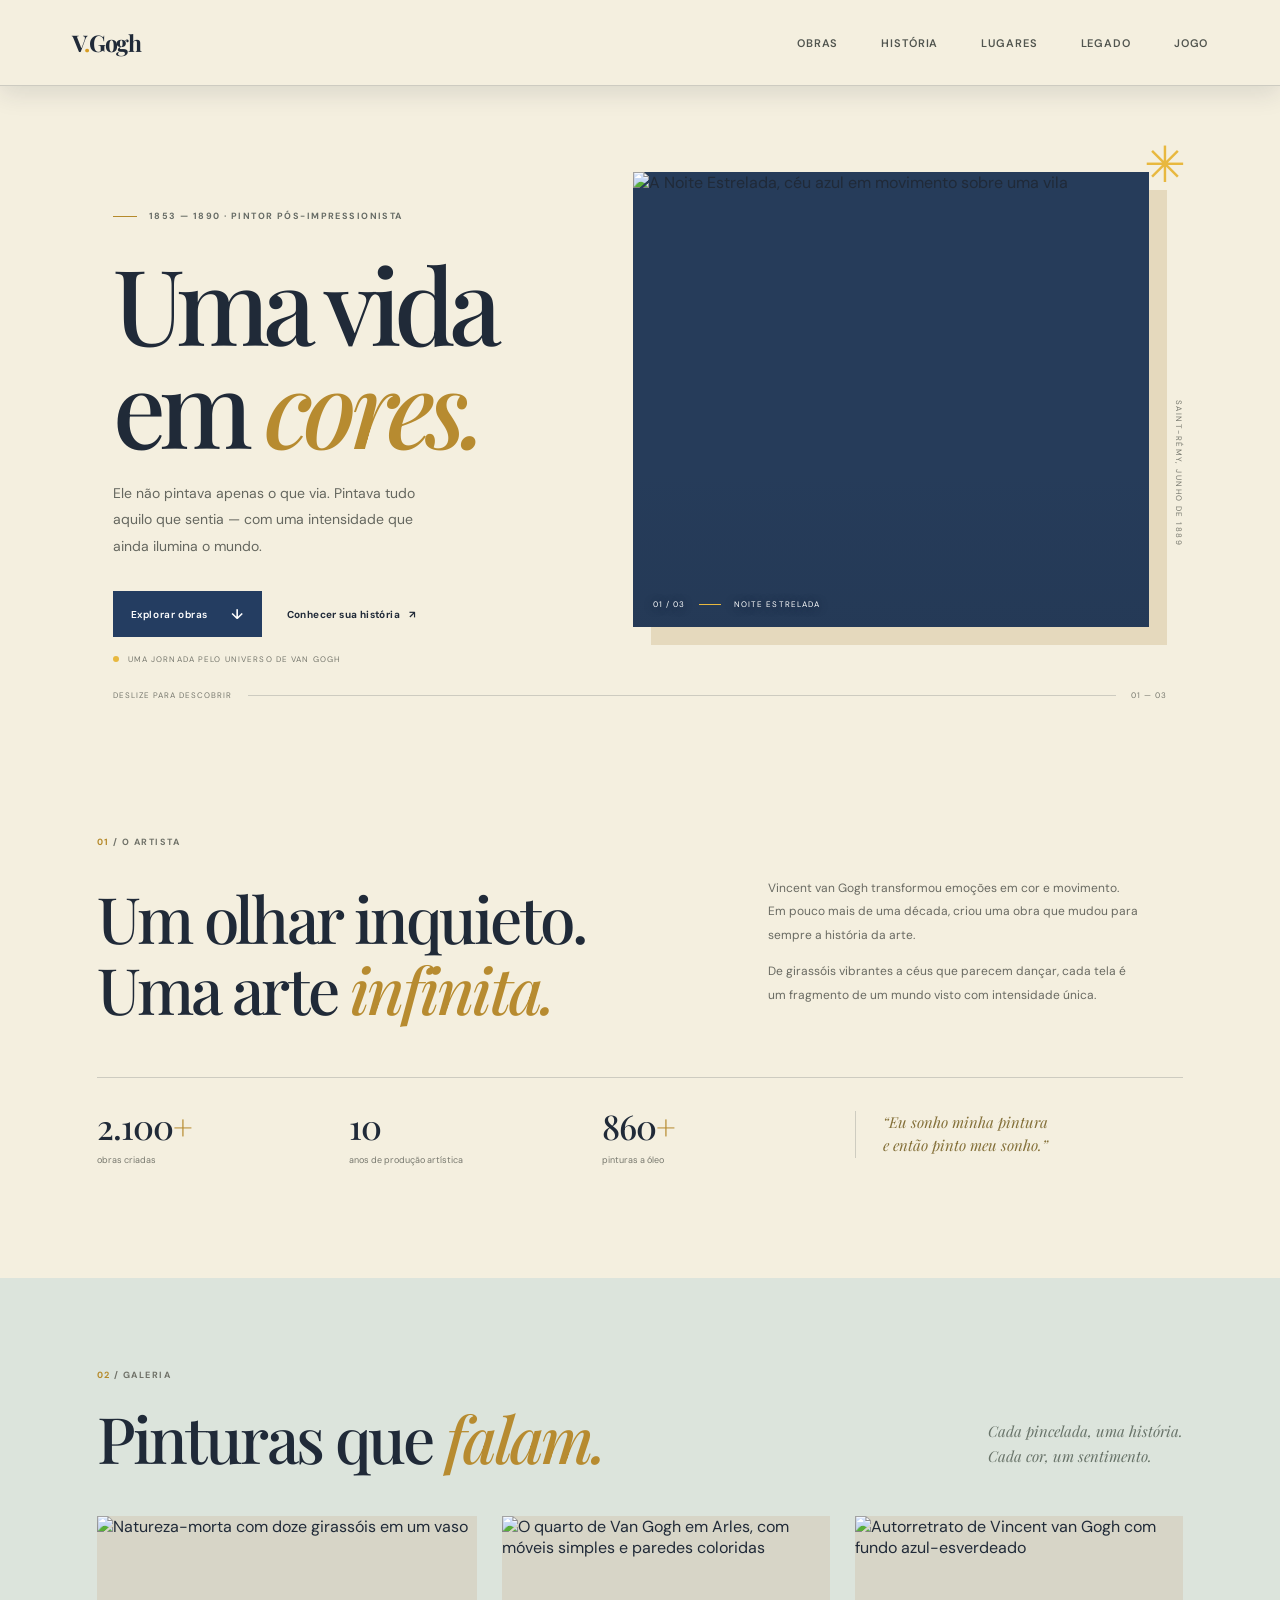
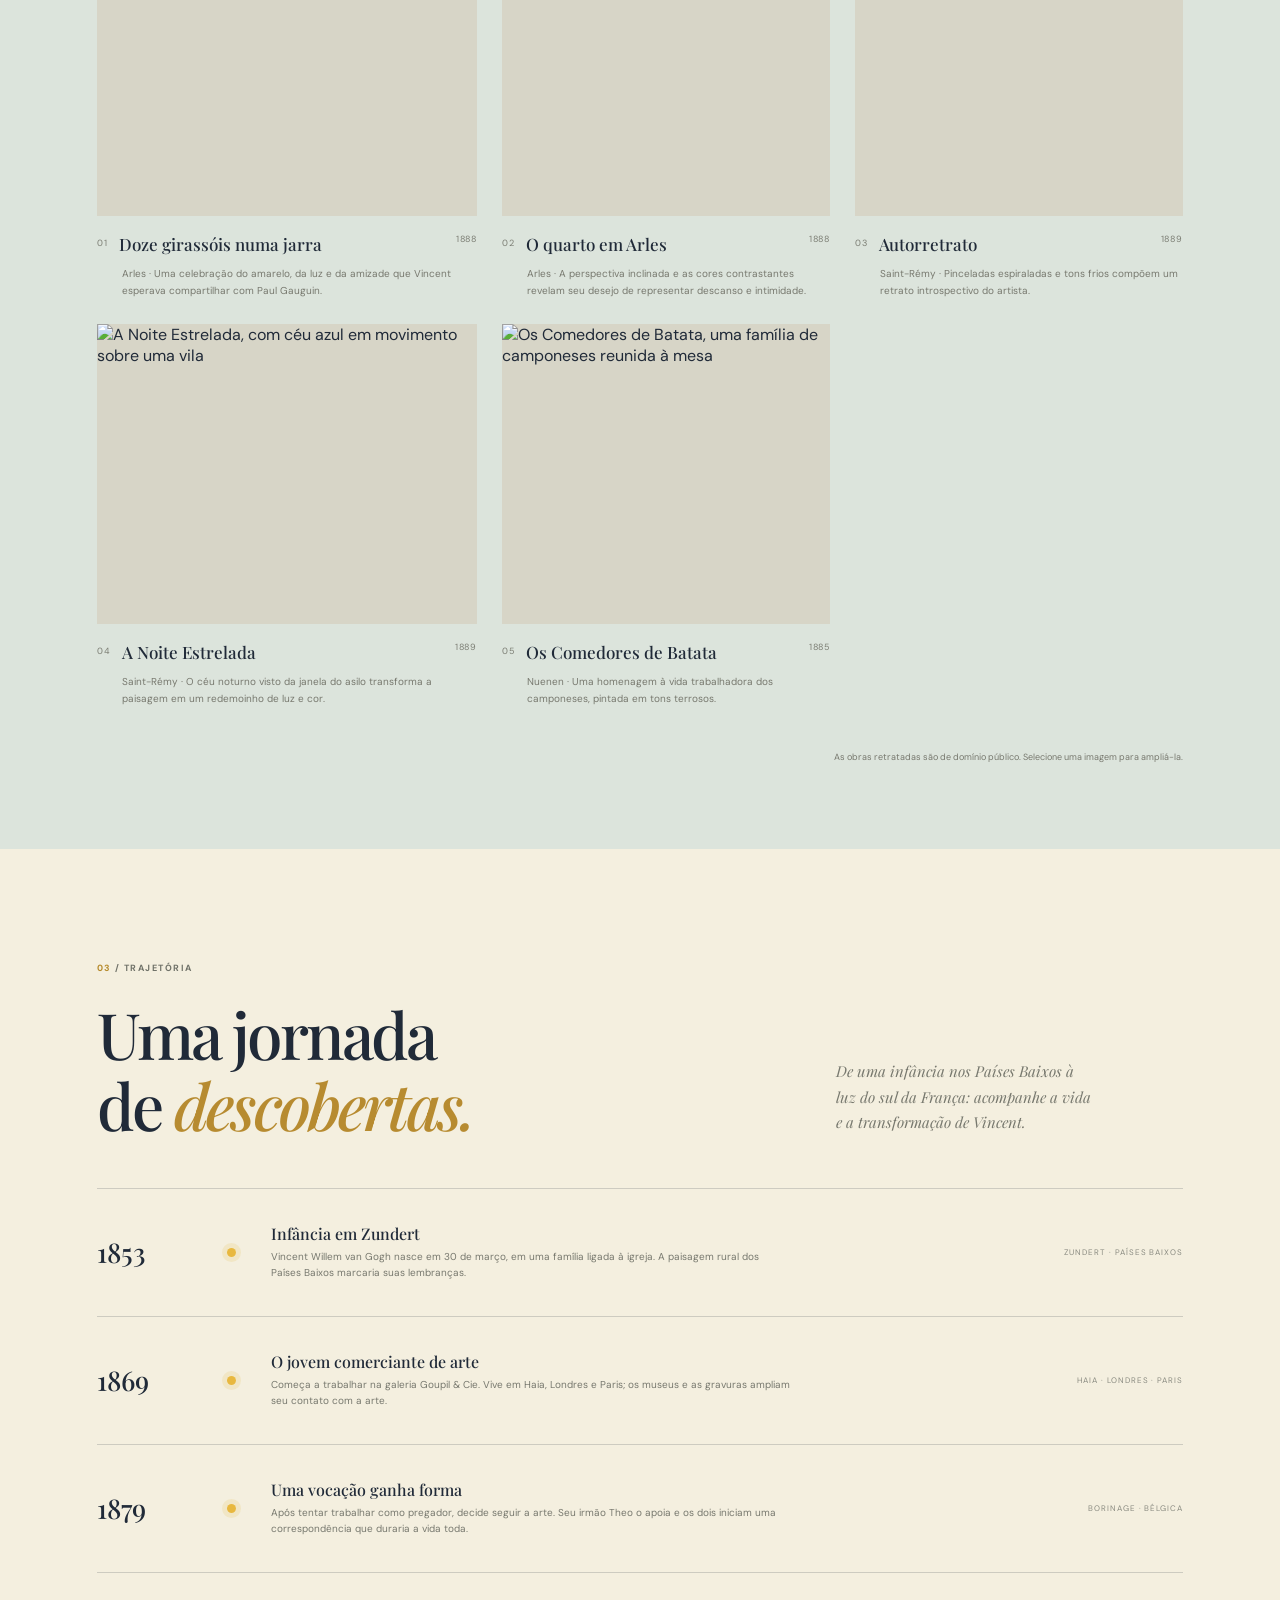
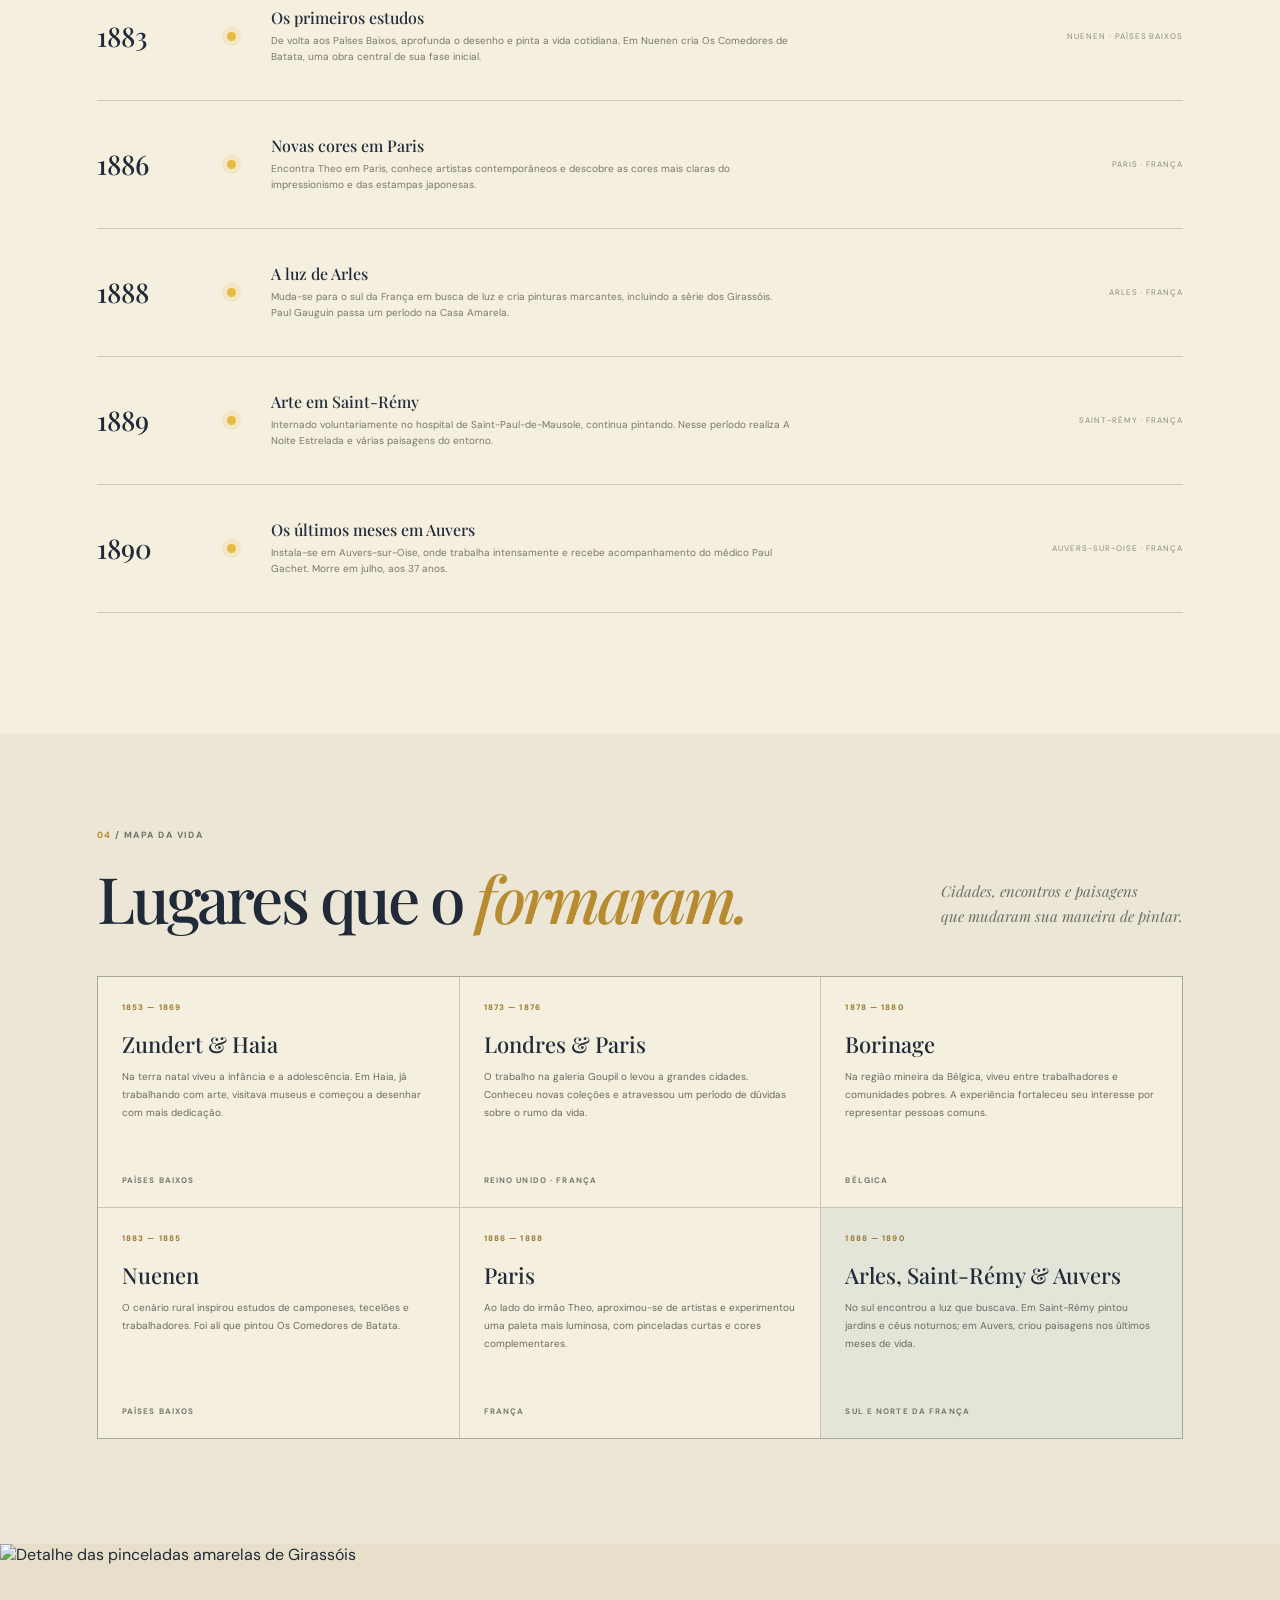
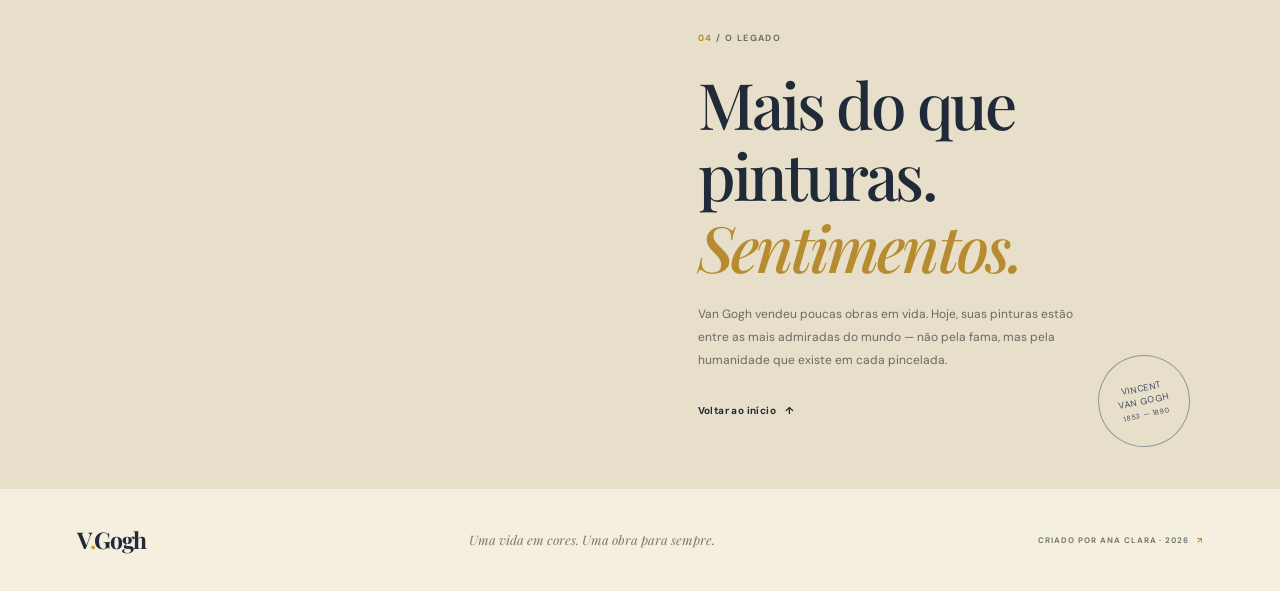
==== index.html @ b037cf03 "Add files via upload" ====
<!doctype html>
<html lang="pt-BR">
<head>
  <meta charset="UTF-8" />
  <meta name="viewport" content="width=device-width, initial-scale=1.0" />
  <meta name="theme-color" content="#f4efdf" />
  <meta name="description" content="Uma jornada pela vida, pelas cores e pelas obras de Vincent van Gogh." />
  <title>Van Gogh — Uma vida em cores</title>
  <link rel="preconnect" href="https://fonts.googleapis.com" />
  <link rel="preconnect" href="https://fonts.gstatic.com" crossorigin />
  <link href="https://fonts.googleapis.com/css2?family=DM+Sans:wght@400;500;600;700&family=Playfair+Display:wght@500;600;700&display=swap" rel="stylesheet" />
  <link rel="stylesheet" href="style.css" />
  <script src="script.js" defer></script>
</head>
<body>
  <header class="site-header">
    <a class="wordmark" href="#inicio" aria-label="Van Gogh, início">V<span>.</span>Gogh</a>
    <button class="menu-toggle" aria-label="Abrir menu" aria-expanded="false"><span></span><span></span></button>
    <nav class="main-nav" aria-label="Navegação principal">
      <a href="#obras">Obras</a>
      <a href="#trajetoria">História</a>
      <a href="#lugares">Lugares</a>
      <a href="#legado">Legado</a>
      <a href="caca-palavras.html">Jogo</a>
    </nav>
  </header>

  <main>
    <section class="hero" id="inicio">
      <div class="hero-copy">
        <p class="eyebrow"><span class="eyebrow-line"></span> 1853 — 1890 · PINTOR PÓS-IMPRESSIONISTA</p>
        <h1>Uma vida<br />em <em>cores.</em></h1>
        <p class="hero-description">Ele não pintava apenas o que via. Pintava tudo aquilo que sentia — com uma intensidade que ainda ilumina o mundo.</p>
        <div class="hero-actions">
          <a class="button button-dark" href="#obras">Explorar obras <span>↓</span></a>
          <a class="text-link" href="#trajetoria">Conhecer sua história <span>↗</span></a>
        </div>
        <div class="hero-caption"><span class="caption-dot"></span> UMA JORNADA PELO UNIVERSO DE VAN GOGH</div>
      </div>
      <div class="hero-art" role="img" aria-label="A Noite Estrelada, de Vincent van Gogh">
        <div class="art-frame"><img src="https://thumb.wikimedia.org/wikipedia/commons/thumb/e/ea/Van_Gogh_-_Starry_Night_-_Google_Art_Project.jpg/960px-Van_Gogh_-_Starry_Night_-_Google_Art_Project.jpg" alt="A Noite Estrelada, céu azul em movimento sobre uma vila" fetchpriority="high" /></div>
        <div class="art-tag"><span>01 / 03</span><i></i><span>NOITE ESTRELADA</span></div>
        <div class="art-side-note">SAINT-RÉMY, JUNHO DE 1889</div>
        <span class="sun-mark" aria-hidden="true">✳</span>
      </div>
      <div class="hero-bottom"><span>DESLIZE PARA DESCOBRIR</span><span class="bottom-rule"></span><span>01 — 03</span></div>
    </section>

    <section class="intro section-wrap" aria-labelledby="intro-title">
      <div class="section-kicker"><span>01</span> / O ARTISTA</div>
      <div class="intro-content">
        <h2 id="intro-title">Um olhar inquieto.<br />Uma arte <em>infinita.</em></h2>
        <div class="intro-text"><p>Vincent van Gogh transformou emoções em cor e movimento. Em pouco mais de uma década, criou uma obra que mudou para sempre a história da arte.</p><p>De girassóis vibrantes a céus que parecem dançar, cada tela é um fragmento de um mundo visto com intensidade única.</p></div>
      </div>
      <div class="intro-stats"><div><strong>2.100<span>+</span></strong><small>obras criadas</small></div><div><strong>10</strong><small>anos de produção artística</small></div><div><strong>860<span>+</span></strong><small>pinturas a óleo</small></div><p>“Eu sonho minha pintura<br />e então pinto meu sonho.”</p></div>
    </section>

    <section class="works-section" id="obras" aria-labelledby="works-title">
      <div class="section-wrap">
        <div class="section-heading"><div><div class="section-kicker"><span>02</span> / GALERIA</div><h2 id="works-title">Pinturas que <em>falam.</em></h2></div><p>Cada pincelada, uma história.<br />Cada cor, um sentimento.</p></div>
        <div class="art-grid">
          <article class="art-card art-card-large"><a class="art-image" href="https://upload.wikimedia.org/wikipedia/commons/9/9d/Vincent_van_Gogh_-_Sunflowers_-_VGM_F458.jpg" target="_blank" rel="noreferrer"><img src="https://upload.wikimedia.org/wikipedia/commons/9/9d/Vincent_van_Gogh_-_Sunflowers_-_VGM_F458.jpg" alt="Natureza-morta com doze girassóis em um vaso" loading="lazy" /><span class="image-arrow">↗</span></a><div class="card-meta"><div><span class="card-number">01</span><h3>Doze girassóis numa jarra</h3></div><span>1888</span></div><p class="card-description">Arles · Uma celebração do amarelo, da luz e da amizade que Vincent esperava compartilhar com Paul Gauguin.</p></article>
          <article class="art-card art-card-offset"><a class="art-image" href="https://thumb.wikimedia.org/wikipedia/commons/thumb/7/76/Vincent_van_Gogh_-_De_slaapkamer_-_Google_Art_Project.jpg/960px-Vincent_van_Gogh_-_De_slaapkamer_-_Google_Art_Project.jpg" target="_blank" rel="noreferrer"><img src="https://thumb.wikimedia.org/wikipedia/commons/thumb/7/76/Vincent_van_Gogh_-_De_slaapkamer_-_Google_Art_Project.jpg/960px-Vincent_van_Gogh_-_De_slaapkamer_-_Google_Art_Project.jpg" alt="O quarto de Van Gogh em Arles, com móveis simples e paredes coloridas" loading="lazy" /><span class="image-arrow">↗</span></a><div class="card-meta"><div><span class="card-number">02</span><h3>O quarto em Arles</h3></div><span>1888</span></div><p class="card-description">Arles · A perspectiva inclinada e as cores contrastantes revelam seu desejo de representar descanso e intimidade.</p></article>
          <article class="art-card"><a class="art-image" href="https://upload.wikimedia.org/wikipedia/commons/b/b2/Vincent_van_Gogh_-_Self-Portrait_-_Google_Art_Project.jpg" target="_blank" rel="noreferrer"><img src="https://upload.wikimedia.org/wikipedia/commons/b/b2/Vincent_van_Gogh_-_Self-Portrait_-_Google_Art_Project.jpg" alt="Autorretrato de Vincent van Gogh com fundo azul-esverdeado" loading="lazy" /><span class="image-arrow">↗</span></a><div class="card-meta"><div><span class="card-number">03</span><h3>Autorretrato</h3></div><span>1889</span></div><p class="card-description">Saint-Rémy · Pinceladas espiraladas e tons frios compõem um retrato introspectivo do artista.</p></article>
          <article class="art-card"><a class="art-image" href="https://thumb.wikimedia.org/wikipedia/commons/thumb/e/ea/Van_Gogh_-_Starry_Night_-_Google_Art_Project.jpg/960px-Van_Gogh_-_Starry_Night_-_Google_Art_Project.jpg" target="_blank" rel="noreferrer"><img src="https://thumb.wikimedia.org/wikipedia/commons/thumb/e/ea/Van_Gogh_-_Starry_Night_-_Google_Art_Project.jpg/960px-Van_Gogh_-_Starry_Night_-_Google_Art_Project.jpg" alt="A Noite Estrelada, com céu azul em movimento sobre uma vila" loading="lazy" /><span class="image-arrow">↗</span></a><div class="card-meta"><div><span class="card-number">04</span><h3>A Noite Estrelada</h3></div><span>1889</span></div><p class="card-description">Saint-Rémy · O céu noturno visto da janela do asilo transforma a paisagem em um redemoinho de luz e cor.</p></article>
          <article class="art-card art-card-offset"><a class="art-image" href="https://upload.wikimedia.org/wikipedia/commons/9/95/The_Potato_Eaters_-_Vincent_Van_Gogh.jpg" target="_blank" rel="noreferrer"><img src="https://upload.wikimedia.org/wikipedia/commons/9/95/The_Potato_Eaters_-_Vincent_Van_Gogh.jpg" alt="Os Comedores de Batata, uma família de camponeses reunida à mesa" loading="lazy" /><span class="image-arrow">↗</span></a><div class="card-meta"><div><span class="card-number">05</span><h3>Os Comedores de Batata</h3></div><span>1885</span></div><p class="card-description">Nuenen · Uma homenagem à vida trabalhadora dos camponeses, pintada em tons terrosos.</p></article>
        </div>
        <p class="gallery-note">As obras retratadas são de domínio público. Selecione uma imagem para ampliá-la.</p>
      </div>
    </section>

    <section class="timeline-section section-wrap" id="trajetoria" aria-labelledby="timeline-title">
      <div class="section-kicker"><span>03</span> / TRAJETÓRIA</div>
      <div class="timeline-heading"><h2 id="timeline-title">Uma jornada<br />de <em>descobertas.</em></h2><p>De uma infância nos Países Baixos à luz do sul da França: acompanhe a vida e a transformação de Vincent.</p></div>
      <div class="timeline">
        <article class="timeline-item"><span class="timeline-year">1853</span><span class="timeline-dot"></span><div><h3>Infância em Zundert</h3><p>Vincent Willem van Gogh nasce em 30 de março, em uma família ligada à igreja. A paisagem rural dos Países Baixos marcaria suas lembranças.</p></div><span class="timeline-place">ZUNDERT · PAÍSES BAIXOS</span></article>
        <article class="timeline-item"><span class="timeline-year">1869</span><span class="timeline-dot"></span><div><h3>O jovem comerciante de arte</h3><p>Começa a trabalhar na galeria Goupil &amp; Cie. Vive em Haia, Londres e Paris; os museus e as gravuras ampliam seu contato com a arte.</p></div><span class="timeline-place">HAIA · LONDRES · PARIS</span></article>
        <article class="timeline-item"><span class="timeline-year">1879</span><span class="timeline-dot"></span><div><h3>Uma vocação ganha forma</h3><p>Após tentar trabalhar como pregador, decide seguir a arte. Seu irmão Theo o apoia e os dois iniciam uma correspondência que duraria a vida toda.</p></div><span class="timeline-place">BORINAGE · BÉLGICA</span></article>
        <article class="timeline-item"><span class="timeline-year">1883</span><span class="timeline-dot"></span><div><h3>Os primeiros estudos</h3><p>De volta aos Países Baixos, aprofunda o desenho e pinta a vida cotidiana. Em Nuenen cria Os Comedores de Batata, uma obra central de sua fase inicial.</p></div><span class="timeline-place">NUENEN · PAÍSES BAIXOS</span></article>
        <article class="timeline-item"><span class="timeline-year">1886</span><span class="timeline-dot"></span><div><h3>Novas cores em Paris</h3><p>Encontra Theo em Paris, conhece artistas contemporâneos e descobre as cores mais claras do impressionismo e das estampas japonesas.</p></div><span class="timeline-place">PARIS · FRANÇA</span></article>
        <article class="timeline-item"><span class="timeline-year">1888</span><span class="timeline-dot"></span><div><h3>A luz de Arles</h3><p>Muda-se para o sul da França em busca de luz e cria pinturas marcantes, incluindo a série dos Girassóis. Paul Gauguin passa um período na Casa Amarela.</p></div><span class="timeline-place">ARLES · FRANÇA</span></article>
        <article class="timeline-item"><span class="timeline-year">1889</span><span class="timeline-dot"></span><div><h3>Arte em Saint-Rémy</h3><p>Internado voluntariamente no hospital de Saint-Paul-de-Mausole, continua pintando. Nesse período realiza A Noite Estrelada e várias paisagens do entorno.</p></div><span class="timeline-place">SAINT-RÉMY · FRANÇA</span></article>
        <article class="timeline-item"><span class="timeline-year">1890</span><span class="timeline-dot"></span><div><h3>Os últimos meses em Auvers</h3><p>Instala-se em Auvers-sur-Oise, onde trabalha intensamente e recebe acompanhamento do médico Paul Gachet. Morre em julho, aos 37 anos.</p></div><span class="timeline-place">AUVERS-SUR-OISE · FRANÇA</span></article>
      </div>
    </section>

    <section class="places-section" id="lugares" aria-labelledby="places-title">
      <div class="section-wrap">
        <div class="section-heading"><div><div class="section-kicker"><span>04</span> / MAPA DA VIDA</div><h2 id="places-title">Lugares que o <em>formaram.</em></h2></div><p>Cidades, encontros e paisagens<br />que mudaram sua maneira de pintar.</p></div>
        <div class="places-grid">
          <article class="place-card"><span class="place-period">1853 — 1869</span><h3>Zundert &amp; Haia</h3><p>Na terra natal viveu a infância e a adolescência. Em Haia, já trabalhando com arte, visitava museus e começou a desenhar com mais dedicação.</p><span class="place-country">PAÍSES BAIXOS</span></article>
          <article class="place-card"><span class="place-period">1873 — 1876</span><h3>Londres &amp; Paris</h3><p>O trabalho na galeria Goupil o levou a grandes cidades. Conheceu novas coleções e atravessou um período de dúvidas sobre o rumo da vida.</p><span class="place-country">REINO UNIDO · FRANÇA</span></article>
          <article class="place-card"><span class="place-period">1878 — 1880</span><h3>Borinage</h3><p>Na região mineira da Bélgica, viveu entre trabalhadores e comunidades pobres. A experiência fortaleceu seu interesse por representar pessoas comuns.</p><span class="place-country">BÉLGICA</span></article>
          <article class="place-card"><span class="place-period">1883 — 1885</span><h3>Nuenen</h3><p>O cenário rural inspirou estudos de camponeses, tecelões e trabalhadores. Foi ali que pintou Os Comedores de Batata.</p><span class="place-country">PAÍSES BAIXOS</span></article>
          <article class="place-card"><span class="place-period">1886 — 1888</span><h3>Paris</h3><p>Ao lado do irmão Theo, aproximou-se de artistas e experimentou uma paleta mais luminosa, com pinceladas curtas e cores complementares.</p><span class="place-country">FRANÇA</span></article>
          <article class="place-card place-card-highlight"><span class="place-period">1888 — 1890</span><h3>Arles, Saint-Rémy &amp; Auvers</h3><p>No sul encontrou a luz que buscava. Em Saint-Rémy pintou jardins e céus noturnos; em Auvers, criou paisagens nos últimos meses de vida.</p><span class="place-country">SUL E NORTE DA FRANÇA</span></article>
        </div>
      </div>
    </section>

    <section class="legacy-section" id="legado">
      <div class="legacy-art" role="img" aria-label="Detalhe de uma pintura de Van Gogh com flores amarelas"><img src="https://upload.wikimedia.org/wikipedia/commons/9/9d/Vincent_van_Gogh_-_Sunflowers_-_VGM_F458.jpg" alt="Detalhe das pinceladas amarelas de Girassóis" loading="lazy" /></div>
      <div class="legacy-copy"><div class="section-kicker"><span>04</span> / O LEGADO</div><h2>Mais do que<br />pinturas. <em>Sentimentos.</em></h2><p>Van Gogh vendeu poucas obras em vida. Hoje, suas pinturas estão entre as mais admiradas do mundo — não pela fama, mas pela humanidade que existe em cada pincelada.</p><a class="text-link" href="#inicio">Voltar ao início <span>↑</span></a></div>
      <div class="legacy-stamp" aria-hidden="true">VINCENT<br />VAN GOGH<br /><span>1853 — 1890</span></div>
    </section>
  </main>

  <footer class="site-footer"><a class="wordmark" href="#inicio">V<span>.</span>Gogh</a><p>Uma vida em cores. Uma obra para sempre.</p><a class="creator-credit" href="autora.html">CRIADO POR ANA CLARA · 2026 <span>↗</span></a></footer>
</body>
</html>
---- style.css ----
@import url('https://fonts.googleapis.com/css2?family=DM+Sans:wght@400;500;600;700&family=Playfair+Display:ital,wght@0,500;0,600;0,700;1,500;1,600&display=swap');

:root{--paper:#f4efdf;--ink:#202a38;--blue:#243d61;--blue-light:#dce4dc;--yellow:#e8b83f;--muted:#77786e;--line:rgba(32,42,56,.18);--serif:'Playfair Display',Georgia,serif;--sans:'DM Sans',Arial,sans-serif;--page:1240px}
*{box-sizing:border-box}html{scroll-behavior:smooth;scroll-padding-top:90px}body{margin:0;background:var(--paper);color:var(--ink);font-family:var(--sans);-webkit-font-smoothing:antialiased}a{color:inherit;text-decoration:none}img{display:block;max-width:100%}.site-header{height:86px;padding:0 max(5.6vw,24px);display:flex;align-items:center;justify-content:space-between;border-bottom:1px solid var(--line);position:relative;z-index:5}.wordmark{font:700 23px var(--serif);letter-spacing:-1.3px}.wordmark span{color:#d79d23}.main-nav{display:flex;gap:43px;margin-left:15px}.main-nav a,.header-note{font-size:11px;letter-spacing:.08em;text-transform:uppercase;font-weight:600}.main-nav a{color:#51554f;transition:color .2s}.main-nav a:hover,.text-link:hover{color:#b27c12}.header-note{display:flex;align-items:center;gap:12px}.header-note span{font-size:16px;color:#be8d23}.menu-toggle{display:none}.hero{min-height:632px;max-width:1440px;margin:auto;padding:70px max(8.8vw,32px) 55px;display:grid;grid-template-columns:.91fr 1.09fr;gap:7%;position:relative}.hero-copy{padding-top:45px;position:relative;z-index:1}.eyebrow,.section-kicker{font-size:9px;letter-spacing:.16em;font-weight:700;color:#666b65}.eyebrow{display:flex;align-items:center;gap:12px}.eyebrow-line{height:1px;width:24px;background:#b58a2b}.hero h1{font:500 clamp(68px,8.2vw,114px)/.98 var(--serif);letter-spacing:-.065em;margin:29px 0 23px}.hero h1 em,.intro h2 em,.section-heading h2 em,.timeline-heading h2 em,.legacy-copy h2 em{font-weight:500;color:#b78b30}.hero-description{font-size:14px;line-height:1.9;color:#65675f;max-width:335px;margin:0}.hero-actions{display:flex;align-items:center;gap:25px;margin-top:32px}.button{display:inline-flex;align-items:center;gap:23px;padding:14px 18px;font-size:10px;font-weight:600;letter-spacing:.06em}.button-dark{background:var(--blue);color:#fff;transition:background .2s,transform .2s}.button-dark:hover{background:#162944;transform:translateY(-2px)}.button-dark span{font-size:14px}.text-link{font-size:10px;font-weight:700;letter-spacing:.04em;transition:color .2s}.text-link span{margin-left:7px}.hero-caption{position:absolute;bottom:-1px;left:0;font-size:8px;letter-spacing:.14em;color:#77786e;display:flex;align-items:center;gap:9px}.caption-dot{width:6px;height:6px;border-radius:50%;background:var(--yellow)}.hero-art{position:relative;align-self:center;margin:0 18px 20px 0}.art-frame{height:455px;overflow:hidden;background:#263c5a;box-shadow:18px 18px 0 #e5d9bd;position:relative}.art-frame:after{content:"";position:absolute;inset:0;background:linear-gradient(0deg,rgba(24,36,55,.1),transparent 35%);pointer-events:none}.art-frame img{width:100%;height:100%;object-fit:cover;object-position:center 45%;transition:transform .8s}.hero-art:hover .art-frame img{transform:scale(1.025)}.art-tag{display:flex;align-items:center;gap:13px;position:absolute;bottom:18px;left:20px;color:#fff;font-size:8px;letter-spacing:.14em;text-shadow:0 1px 8px #182437}.art-tag i{width:22px;height:1px;background:var(--yellow)}.art-side-note{position:absolute;right:-35px;top:50%;writing-mode:vertical-rl;font-size:8px;letter-spacing:.18em;color:#77786e}.sun-mark{position:absolute;right:-37px;top:-32px;color:var(--yellow);font-size:50px;line-height:1;animation:rotate 40s linear infinite}.hero-bottom{position:absolute;bottom:18px;left:8.8%;right:8.8%;display:flex;align-items:center;gap:15px;color:#77786e;font-size:8px;letter-spacing:.13em}.bottom-rule{height:1px;background:var(--line);flex:1}
.section-wrap{max-width:var(--page);margin:auto;padding-left:6%;padding-right:6%}.intro{padding-top:118px;padding-bottom:112px}.section-kicker{color:#6f7168}.section-kicker span{color:#b58a2b}.intro-content{display:grid;grid-template-columns:1.15fr .85fr;gap:10%;align-items:end;margin-top:29px}.intro h2,.section-heading h2,.timeline-heading h2,.legacy-copy h2{font:500 clamp(42px,5vw,64px)/1.12 var(--serif);letter-spacing:-.045em;margin:0}.intro-text{max-width:370px;padding-bottom:5px}.intro-text p,.legacy-copy>p{font-size:12px;line-height:1.95;color:#696a62;margin:0 0 13px}.intro-stats{border-top:1px solid var(--line);margin-top:52px;padding-top:25px;display:grid;grid-template-columns:repeat(3,1fr) 1.3fr;align-items:center}.intro-stats div{display:flex;flex-direction:column;gap:5px}.intro-stats strong{font:500 34px var(--serif);letter-spacing:-.03em}.intro-stats strong span{color:#b78b30}.intro-stats small{font-size:9px;color:#77786e}.intro-stats>p{font:italic 15px/1.55 var(--serif);color:#847039;border-left:1px solid var(--line);padding-left:27px;margin:0}
.works-section{background:var(--blue-light);padding:91px 0 86px}.section-heading{display:flex;justify-content:space-between;align-items:end;margin-bottom:42px}.section-heading h2{margin-top:21px}.section-heading>p{font:italic 15px/1.65 var(--serif);color:#687369;margin:0 0 5px}.art-grid{display:grid;grid-template-columns:1.16fr 1fr 1fr;gap:25px;align-items:start}.art-card-offset{margin-top:49px}.art-image{height:272px;background:#d7d5c7;display:block;position:relative;overflow:hidden}.art-card-large .art-image{height:329px}.art-image img{width:100%;height:100%;object-fit:cover;transition:transform .5s,filter .3s}.art-image:hover img{transform:scale(1.035);filter:saturate(1.08)}.image-arrow{position:absolute;right:12px;top:12px;width:30px;height:30px;border-radius:50%;display:grid;place-items:center;background:var(--paper);font-size:14px;opacity:0;transform:translateY(4px);transition:.2s}.art-image:hover .image-arrow{opacity:1;transform:translateY(0)}.card-meta{display:flex;justify-content:space-between;align-items:start;margin-top:17px}.card-meta>div{display:flex;align-items:start;gap:11px}.card-meta h3{font:500 17px var(--serif);margin:0}.card-number,.card-meta>span{font-size:9px;color:#7b7d73;letter-spacing:.1em}.card-number{padding-top:4px}.card-description{font-size:9px;color:#77786e;margin:9px 0 0 25px}.gallery-note{font-size:9px;color:#77786e;margin:44px 0 0;text-align:right}
.timeline-section{padding-top:113px;padding-bottom:120px}.timeline-heading{display:flex;justify-content:space-between;align-items:end;margin-top:24px;margin-bottom:47px}.timeline-heading>p{font:italic 15px/1.7 var(--serif);color:#77786e;max-width:260px;margin:0 8% 5px 0}.timeline{border-top:1px solid var(--line)}.timeline-item{min-height:107px;border-bottom:1px solid var(--line);display:grid;grid-template-columns:110px 24px minmax(240px,1fr) 190px;align-items:center;gap:20px}.timeline-year{font:500 27px var(--serif)}.timeline-dot{height:9px;width:9px;border-radius:50%;background:var(--yellow);outline:5px solid rgba(232,184,63,.16)}.timeline-item h3{font:500 16px var(--serif);margin:0 0 5px}.timeline-item p{font-size:10px;color:#77786e;line-height:1.65;margin:0;max-width:450px}.timeline-place{font-size:8px;letter-spacing:.12em;color:#8a8b81;text-align:right}
.legacy-section{background:#e7dfc9;min-height:430px;display:grid;grid-template-columns:1fr 1fr;position:relative;overflow:hidden}.legacy-art{min-height:430px;overflow:hidden}.legacy-art img{width:100%;height:100%;position:absolute;inset:0 auto 0 0;max-width:50%;object-fit:cover;object-position:center 43%;filter:saturate(.84)}.legacy-art:after{content:"";position:absolute;inset:0 50% 0 0;background:linear-gradient(90deg,transparent 75%,#e7dfc9 100%)}.legacy-copy{padding:88px 12% 70px 9%;max-width:650px;position:relative;z-index:1}.legacy-copy h2{margin:24px 0 20px}.legacy-copy>p{max-width:390px;margin-bottom:25px}.legacy-copy .text-link{display:inline-block}.legacy-stamp{position:absolute;right:7%;bottom:42px;border:1px solid rgba(36,61,97,.45);width:92px;height:92px;border-radius:50%;display:flex;flex-direction:column;justify-content:center;align-items:center;text-align:center;font-size:9px;line-height:1.4;letter-spacing:.08em;color:#394b5d;transform:rotate(-12deg)}.legacy-stamp span{font-size:7px;margin-top:3px}.site-footer{min-height:102px;padding:22px 6%;display:flex;align-items:center;justify-content:space-between;gap:20px}.site-footer p{font:italic 13px var(--serif);color:#77786e}.site-footer>span{font-size:8px;letter-spacing:.12em;color:#8b8b80}
@keyframes rotate{to{transform:rotate(360deg)}}
@media(min-width:1440px){.hero{padding-left:126px;padding-right:126px}.hero-bottom{left:126px;right:126px}}
@media(max-width:850px){.site-header{height:72px}.hero{padding:48px 7% 55px;gap:5%;min-height:550px}.hero-copy{padding-top:35px}.hero h1{font-size:clamp(65px,10vw,88px)}.art-frame{height:390px}.hero-bottom{left:7%;right:7%}.intro{padding-top:90px;padding-bottom:85px}.section-wrap{padding-left:7%;padding-right:7%}.art-grid{gap:17px}.art-image{height:220px}.art-card-large .art-image{height:270px}.timeline-item{grid-template-columns:75px 15px minmax(200px,1fr) 140px;gap:15px}.legacy-copy{padding-left:7%}}
@media(max-width:620px){.site-header{padding:0 22px;height:66px}.main-nav{display:none;position:absolute;top:65px;left:0;right:0;margin:0;padding:19px 24px 23px;background:var(--paper);border-bottom:1px solid var(--line);flex-direction:column;gap:19px}.main-nav.is-open{display:flex}.main-nav a{font-size:12px}.header-note{display:none}.menu-toggle{border:0;background:none;padding:9px;display:flex;flex-direction:column;gap:5px;cursor:pointer}.menu-toggle span{width:21px;height:1px;background:var(--ink);transition:transform .2s}.menu-toggle[aria-expanded="true"] span:first-child{transform:translateY(3px) rotate(45deg)}.menu-toggle[aria-expanded="true"] span:last-child{transform:translateY(-3px) rotate(-45deg)}.hero{display:flex;flex-direction:column;padding:37px 23px 63px;gap:34px;min-height:0}.hero-copy{padding-top:0}.eyebrow{font-size:8px}.hero h1{font-size:76px;margin:24px 0 18px}.hero-description{font-size:13px;max-width:330px}.hero-actions{gap:19px;margin-top:25px}.button{padding:13px 14px;gap:14px}.text-link{font-size:9px}.hero-art{width:calc(100% - 16px);margin:0 10px 15px 0}.art-frame{height:350px;box-shadow:10px 10px 0 #e5d9bd}.art-side-note{right:-21px;font-size:7px}.sun-mark{right:-22px;font-size:39px;top:-25px}.hero-caption{display:none}.hero-bottom{bottom:20px;left:23px;right:23px}.intro{padding-top:76px;padding-bottom:75px}.section-wrap{padding-left:23px;padding-right:23px}.intro-content{grid-template-columns:1fr;gap:19px;margin-top:22px}.intro h2,.section-heading h2,.timeline-heading h2,.legacy-copy h2{font-size:46px}.intro-text{max-width:440px}.intro-text p,.legacy-copy>p{font-size:11px}.intro-stats{grid-template-columns:repeat(3,1fr);gap:18px 8px;margin-top:32px;padding-top:20px}.intro-stats strong{font-size:28px}.intro-stats small{font-size:8px}.intro-stats>p{grid-column:1/-1;border-left:0;border-top:1px solid var(--line);padding:15px 0 0;margin-top:3px;font-size:14px}.works-section{padding:70px 0 64px}.section-heading{display:block;margin-bottom:29px}.section-heading h2{margin-top:17px}.section-heading>p{font-size:13px;margin-top:13px}.art-grid{grid-template-columns:1fr;gap:31px}.art-card-offset{margin-top:0}.art-image,.art-card-large .art-image{height:clamp(230px,72vw,360px)}.card-meta{margin-top:13px}.card-meta h3{font-size:16px}.gallery-note{text-align:left;line-height:1.6;margin-top:30px}.timeline-section{padding-top:78px;padding-bottom:82px}.timeline-heading{display:block;margin-top:20px;margin-bottom:30px}.timeline-heading>p{margin:13px 0 0;font-size:13px}.timeline-item{grid-template-columns:56px 10px 1fr;gap:12px;min-height:116px;padding:13px 0}.timeline-year{font-size:23px}.timeline-dot{height:7px;width:7px}.timeline-item h3{font-size:15px}.timeline-item p{font-size:9px}.timeline-place{grid-column:3;grid-row:2;text-align:left;align-self:start;font-size:7px;margin-top:-3px}.legacy-section{display:flex;flex-direction:column;min-height:0}.legacy-art{height:260px;min-height:0}.legacy-art img{position:relative;max-width:none;width:100%;height:100%;object-position:center 40%}.legacy-art:after{inset:auto 0 0;height:70px;background:linear-gradient(0deg,#e7dfc9,transparent)}.legacy-copy{padding:20px 23px 55px}.legacy-copy h2{margin:19px 0 15px}.legacy-copy>p{max-width:500px}.legacy-stamp{right:22px;bottom:20px;width:68px;height:68px;font-size:7px}.legacy-stamp span{font-size:6px}.site-footer{padding:22px 23px;min-height:100px;flex-wrap:wrap;gap:8px}.site-footer p{font-size:11px;order:3;width:100%;margin:0}.site-footer>span{font-size:7px}}
@media(prefers-reduced-motion:reduce){html{scroll-behavior:auto!important}}

.art-card .card-description{font-size:10px;line-height:1.7;max-width:390px;margin-top:10px}
.timeline-item{min-height:128px}
.timeline-item p{max-width:520px}
.places-section{padding:96px 0 105px;background:#ece6d6}
.places-grid{display:grid;grid-template-columns:repeat(3,minmax(0,1fr));gap:1px;background:var(--line);border:1px solid var(--line);margin-top:36px}
.place-card{min-height:230px;padding:25px 24px 22px;background:#f4efdf;display:flex;flex-direction:column;align-items:flex-start;transition:background .25s}
.place-card:hover{background:#faf6e9}
.place-period,.place-country{font-size:8px;letter-spacing:.14em;color:#9a772c;font-weight:700}
.place-card h3{font:500 22px/1.25 var(--serif);margin:19px 0 10px}
.place-card p{font-size:10px;line-height:1.8;color:#696a62;margin:0 0 19px;max-width:340px}
.place-country{color:#77786e;margin-top:auto}
.place-card-highlight{background:#e3e5d8}
.place-card-highlight:hover{background:#edf0e4}
@media(max-width:850px){.places-section{padding:78px 0 82px}.places-grid{grid-template-columns:repeat(2,minmax(0,1fr))}.place-card{min-height:225px;padding:22px 19px}.timeline-item{min-height:140px}}
@media(max-width:620px){.art-card .card-description{font-size:10px;max-width:460px;margin-left:25px}.timeline-item{min-height:135px}.places-section{padding:68px 0 72px}.places-grid{grid-template-columns:1fr;margin-top:25px}.place-card{min-height:0;padding:22px 20px}.place-card h3{font-size:20px;margin:14px 0 8px}.place-card p{max-width:500px;margin-bottom:16px}.places-section .section-heading>p{margin-top:13px}}

.creator-credit,.author-footer>a:last-child{font-size:8px;letter-spacing:.12em;color:#77786e;font-weight:700}
.creator-credit span,.author-footer>a:last-child span{color:#b58a2b;margin-left:5px}
.author-hero{padding-top:90px;padding-bottom:55px;min-height:calc(100vh - 188px)}
.author-layout{display:grid;grid-template-columns:1fr .9fr;gap:10%;align-items:center;margin-top:35px}
.author-copy h1{font:500 clamp(66px,8vw,104px)/.99 var(--serif);letter-spacing:-.065em;margin:25px 0}
.author-copy h1 em{font-weight:500;color:#b78b30}
.author-lead{font:500 19px/1.65 var(--serif);max-width:490px;margin:0 0 16px}
.author-description{font-size:12px;line-height:1.9;color:#696a62;max-width:430px;margin:0 0 27px}
.author-art{position:relative;height:470px;background:#d6d0bd;box-shadow:16px 16px 0 #e5d9bd;overflow:hidden}
.author-art img{width:100%;height:100%;object-fit:cover;object-position:center 42%}
.author-art>span{position:absolute;bottom:0;left:0;right:0;padding:17px 18px;color:white;font-size:8px;letter-spacing:.15em;background:linear-gradient(transparent,rgba(24,36,55,.78))}
.author-note{border-top:1px solid var(--line);margin-top:70px;padding-top:18px;display:flex;align-items:center;gap:12px}
.author-note p{font:italic 14px var(--serif);color:#77786e;margin:0}
.author-footer{border-top:1px solid var(--line)}
@media(max-width:850px){.author-hero{padding-top:70px}.author-layout{gap:6%}.author-art{height:390px}.author-copy h1{font-size:clamp(60px,9vw,82px)}}
@media(max-width:620px){.author-hero{padding-top:55px;padding-bottom:35px;min-height:0}.author-layout{grid-template-columns:1fr;gap:31px;margin-top:28px}.author-copy h1{font-size:69px;margin:22px 0}.author-lead{font-size:17px}.author-description{font-size:11px}.author-art{height:340px;box-shadow:10px 10px 0 #e5d9bd}.author-note{margin-top:42px}.author-nav{display:none}.author-page .site-header{justify-content:space-between}.author-page .header-note{display:flex;font-size:8px}.author-footer>a:last-child{font-size:7px}}

.wordsearch-page{min-height:100vh;background:#edf0e5}
.wordsearch-page .site-header{background:var(--paper)}
.wordsearch-credit a:hover{color:#b27c12}
.wordsearch-main{max-width:1180px;margin:0 auto;padding:67px 35px 35px}
.wordsearch-intro{max-width:770px;margin:0 auto 42px;text-align:center}
.wordsearch-intro .eyebrow{justify-content:center}
.wordsearch-intro h1{font:500 clamp(48px,7vw,82px)/1.03 var(--serif);letter-spacing:-.055em;margin:20px 0 14px}
.wordsearch-intro h1 em{font-weight:500;color:#b78b30}
.wordsearch-intro>p:last-child{font-size:13px;line-height:1.8;color:#696a62;margin:0 auto;max-width:500px}
.wordsearch-game{display:grid;grid-template-columns:minmax(0,1.5fr) minmax(250px,.78fr);gap:20px;align-items:stretch}
.puzzle-panel,.word-list-panel{background:#f8f5eb;border:1px solid rgba(32,42,56,.1);padding:27px}
.puzzle-panel{min-width:0}
.puzzle-heading{display:flex;align-items:center;justify-content:space-between;gap:15px}
.puzzle-label{font-size:8px;letter-spacing:.15em;color:#9a772c;font-weight:700}
.puzzle-heading h2,.word-list-heading h2{font:500 24px var(--serif);margin:7px 0 0}
.puzzle-count{font:500 16px var(--serif);color:#77786e;white-space:nowrap}
.game-instructions{font-size:10px;line-height:1.7;color:#77786e;max-width:500px;margin:12px 0 17px}
.board-wrap{max-width:560px;margin:0 auto}
.wordsearch-board{display:grid;grid-template-columns:repeat(15,minmax(0,1fr));gap:4px;user-select:none;touch-action:manipulation}
.letter-cell{aspect-ratio:1;padding:0;border:1px solid rgba(36,61,97,.12);background:#e8eadf;color:#26384e;font:600 clamp(9px,1.55vw,15px) var(--sans);cursor:pointer;transition:background .14s,color .14s,transform .14s;border-radius:3px}
.letter-cell:hover{background:#dce3d3;transform:scale(1.06)}
.letter-cell.is-selected{background:#f0ce75;color:#27384e;border-color:#d5a93f}
.letter-cell.is-found{background:#304b69;color:#fff;border-color:#304b69}
.game-status{min-height:19px;margin-top:14px;text-align:center;font-size:10px;font-weight:600;color:#596858}
.word-list-panel{display:flex;flex-direction:column}
.word-list-heading{padding-bottom:18px;border-bottom:1px solid var(--line)}
.word-list-heading h2{font-size:25px}
.word-group{margin-top:19px}
.word-group h3{display:flex;align-items:center;gap:9px;margin:0 0 10px;font-size:8px;letter-spacing:.14em;color:#77786e}
.word-group h3 span{color:#b58a2b}
.word-group ul{display:flex;flex-wrap:wrap;gap:7px;list-style:none;padding:0;margin:0}
.word-item{padding:7px 9px;border:1px solid rgba(32,42,56,.12);font-size:9px;color:#4d554e;border-radius:2px;transition:background .2s,color .2s,border-color .2s}
.word-item.is-found{background:#304b69;color:#fff;border-color:#304b69;text-decoration:line-through;text-decoration-color:#e8b83f}
.reset-puzzle{margin-top:auto;justify-content:space-between;width:100%;border:0;cursor:pointer;font-family:var(--sans)}
.wordsearch-credit{margin:24px 0 0;text-align:center;font-size:9px;letter-spacing:.04em;color:#77786e}
.wordsearch-credit a{font-weight:700;color:#46556a}
@media(max-width:850px){.wordsearch-main{padding:55px 24px 30px}.wordsearch-game{grid-template-columns:minmax(0,1.15fr) minmax(220px,.85fr);gap:13px}.puzzle-panel,.word-list-panel{padding:20px}.wordsearch-board{gap:3px}}
.wordsearch-page .main-nav a[aria-current="page"],.author-page .main-nav a[aria-current="page"]{color:#b27c12}
@media(max-width:620px){.wordsearch-main{padding:43px 14px 25px}.wordsearch-intro{margin-bottom:27px}.wordsearch-intro h1{font-size:52px}.wordsearch-intro>p:last-child{font-size:11px;max-width:370px}.wordsearch-game{grid-template-columns:1fr;gap:12px}.puzzle-panel,.word-list-panel{padding:17px 13px}.puzzle-heading h2{font-size:21px}.wordsearch-board{gap:2px}.letter-cell{border-radius:2px;font-size:clamp(8px,3.4vw,14px)}.game-instructions{font-size:9px}.word-list-panel{display:grid;grid-template-columns:1fr 1fr;gap:0 13px}.word-list-heading{grid-column:1/-1}.word-group{margin-top:15px}.word-group h3{font-size:7px}.word-item{padding:6px 7px;font-size:8px}.reset-puzzle{grid-column:1/-1;margin-top:18px}.wordsearch-credit{line-height:1.8}}

/* Mantém as imagens da galeria niveladas e com o mesmo tamanho. */
.art-card-offset{margin-top:0}
.art-image,.art-card-large .art-image{height:300px}
@media(max-width:850px){.art-image,.art-card-large .art-image{height:245px}}
@media(max-width:620px){.art-image,.art-card-large .art-image{height:clamp(230px,72vw,360px)}}

/* Cabeçalho global fixo e espaço para ele em todas as páginas. */
html{scroll-padding-top:100px}
body{padding-top:86px}
.site-header{position:fixed;top:0;right:0;left:0;z-index:100;isolation:isolate}
.hero{margin-top:0}
.author-hero{min-height:calc(100vh - 188px)}
.wordsearch-main{padding-top:67px}
@media(max-width:850px){body{padding-top:72px}}
@media(max-width:620px){body{padding-top:66px}html{scroll-padding-top:78px}.site-header{position:fixed;top:0}.main-nav{z-index:101;box-shadow:0 12px 20px rgba(32,42,56,.09)}.author-hero{min-height:0}}

/* Movimentos leves para dar retorno visual sem atrapalhar a leitura. */
@keyframes header-arrive{from{opacity:0;transform:translateY(-12px)}to{opacity:1;transform:translateY(0)}}
@keyframes content-arrive{from{opacity:0;transform:translateY(14px)}to{opacity:1;transform:translateY(0)}}
.hero-copy,.hero-art,.intro-content,.intro-stats,.section-heading,.timeline-heading,.author-copy,.author-art,.wordsearch-intro,.puzzle-panel,.word-list-panel{animation:content-arrive .65s ease both}
.hero-art,.intro-stats,.author-art,.word-list-panel{animation-delay:.12s}
.art-card,.place-card,.timeline-item{transition:transform .24s ease,box-shadow .24s ease,background-color .24s ease}
.art-card:hover,.place-card:hover{transform:translateY(-4px)}
.timeline-item:hover{background:rgba(255,255,255,.28)}
.main-nav a:focus-visible,.wordmark:focus-visible,.menu-toggle:focus-visible,.wordsearch-nav a:focus-visible{outline:2px solid #b58a2b;outline-offset:5px}
@media(prefers-reduced-motion:reduce){.hero-copy,.hero-art,.intro-content,.intro-stats,.section-heading,.timeline-heading,.author-copy,.author-art,.wordsearch-intro,.puzzle-panel,.word-list-panel{animation:none}.art-card,.place-card,.timeline-item{transition:background-color .2s ease}}

/* O cabeçalho fica acima de todo o conteúdo, mesmo durante a rolagem. */
.site-header{z-index:9999!important;background:var(--paper)!important;box-shadow:0 7px 24px rgba(32,42,56,.12)}
.main-nav.is-open{z-index:10000}

/* Animação de entrada acionada quando as seções chegam à tela. */
.scroll-reveal{opacity:0;transform:translateY(22px);transition:opacity .7s ease,transform .7s cubic-bezier(.2,.7,.2,1)}
.scroll-reveal.is-visible{opacity:1;transform:translateY(0)}
.main-nav a,.wordmark,.button,.text-link,.art-image img,.image-arrow,.letter-cell{transition-duration:.25s}
.main-nav a:hover{color:#b27c12;transform:translateY(-2px)}
.menu-toggle:hover span{background:#b27c12}
.menu-toggle[aria-expanded="true"]{transform:rotate(90deg)}
.menu-toggle{transition:transform .25s ease}
@media(prefers-reduced-motion:reduce){.scroll-reveal{opacity:0;transform:none;transition:opacity .28s ease!important;transition-delay:0ms!important}.scroll-reveal.is-visible{opacity:1;transform:none;transition:opacity .28s ease!important}.menu-toggle{transition:none}}
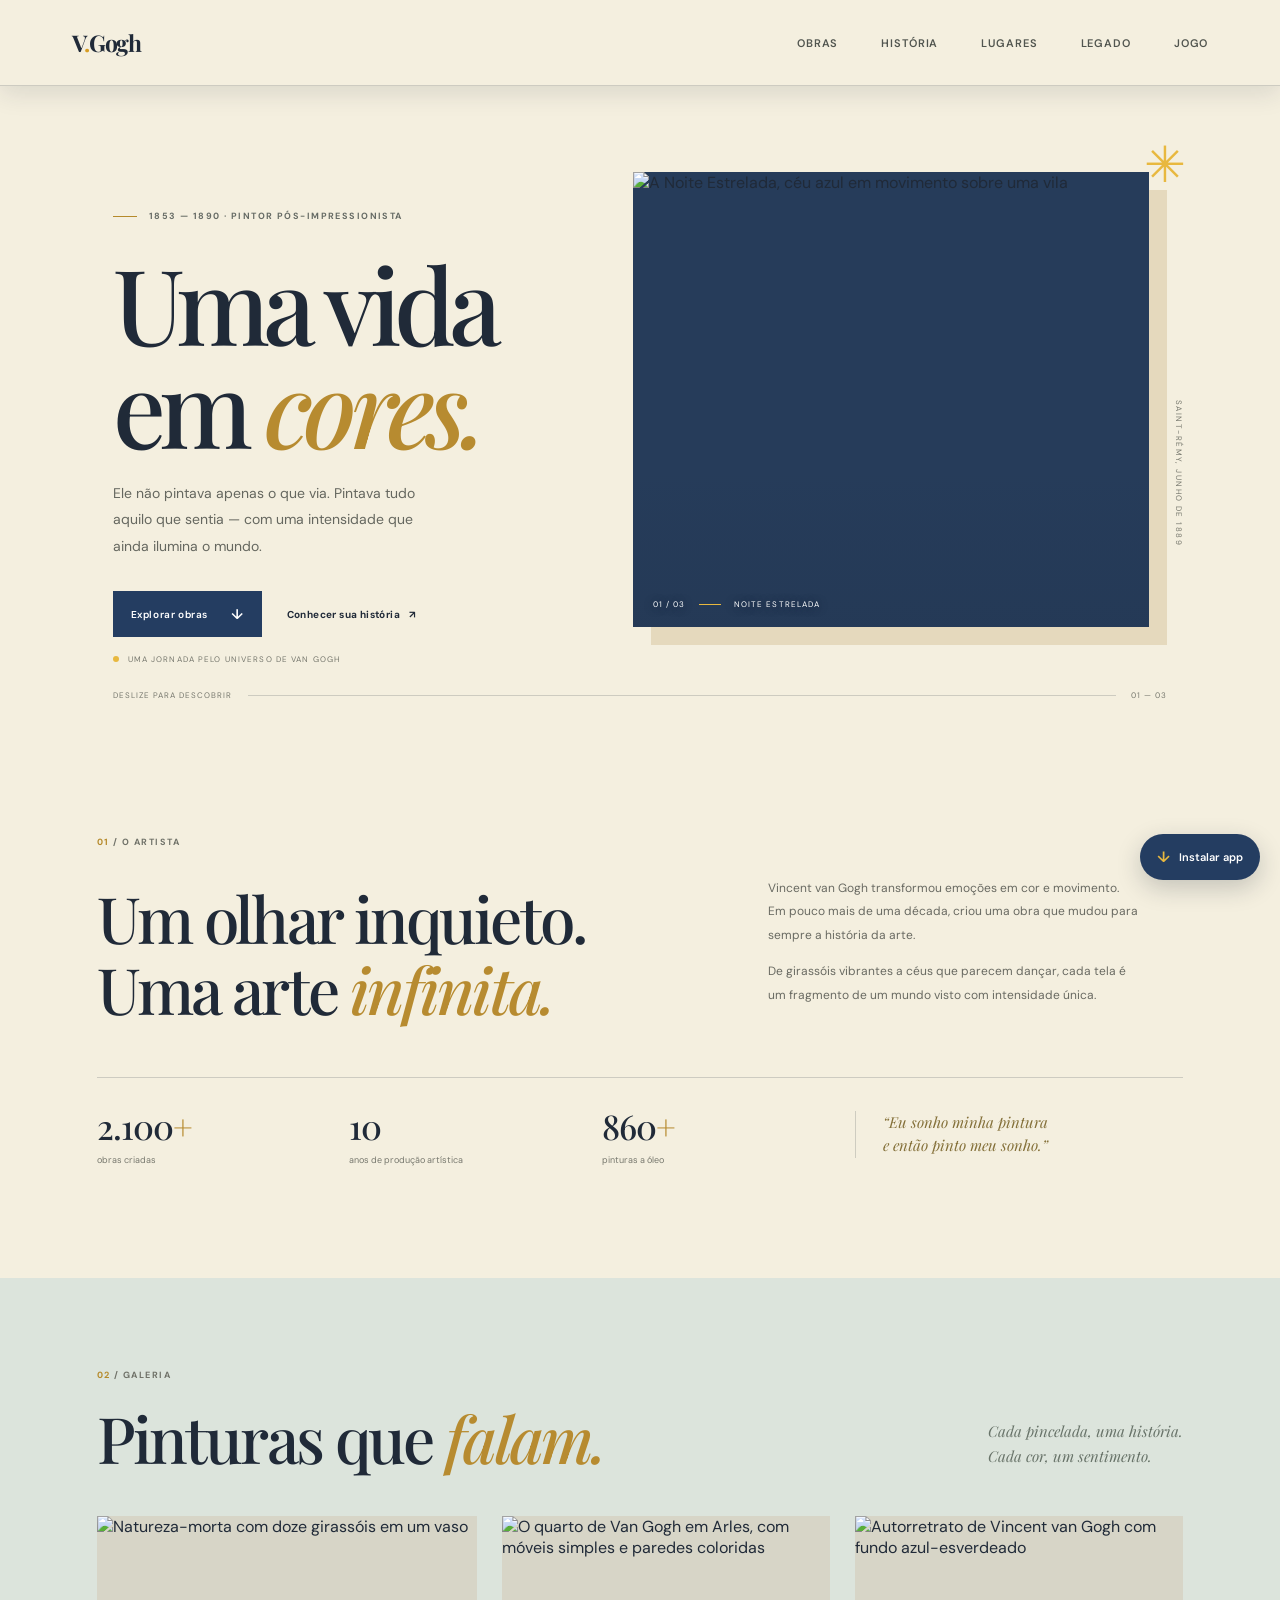
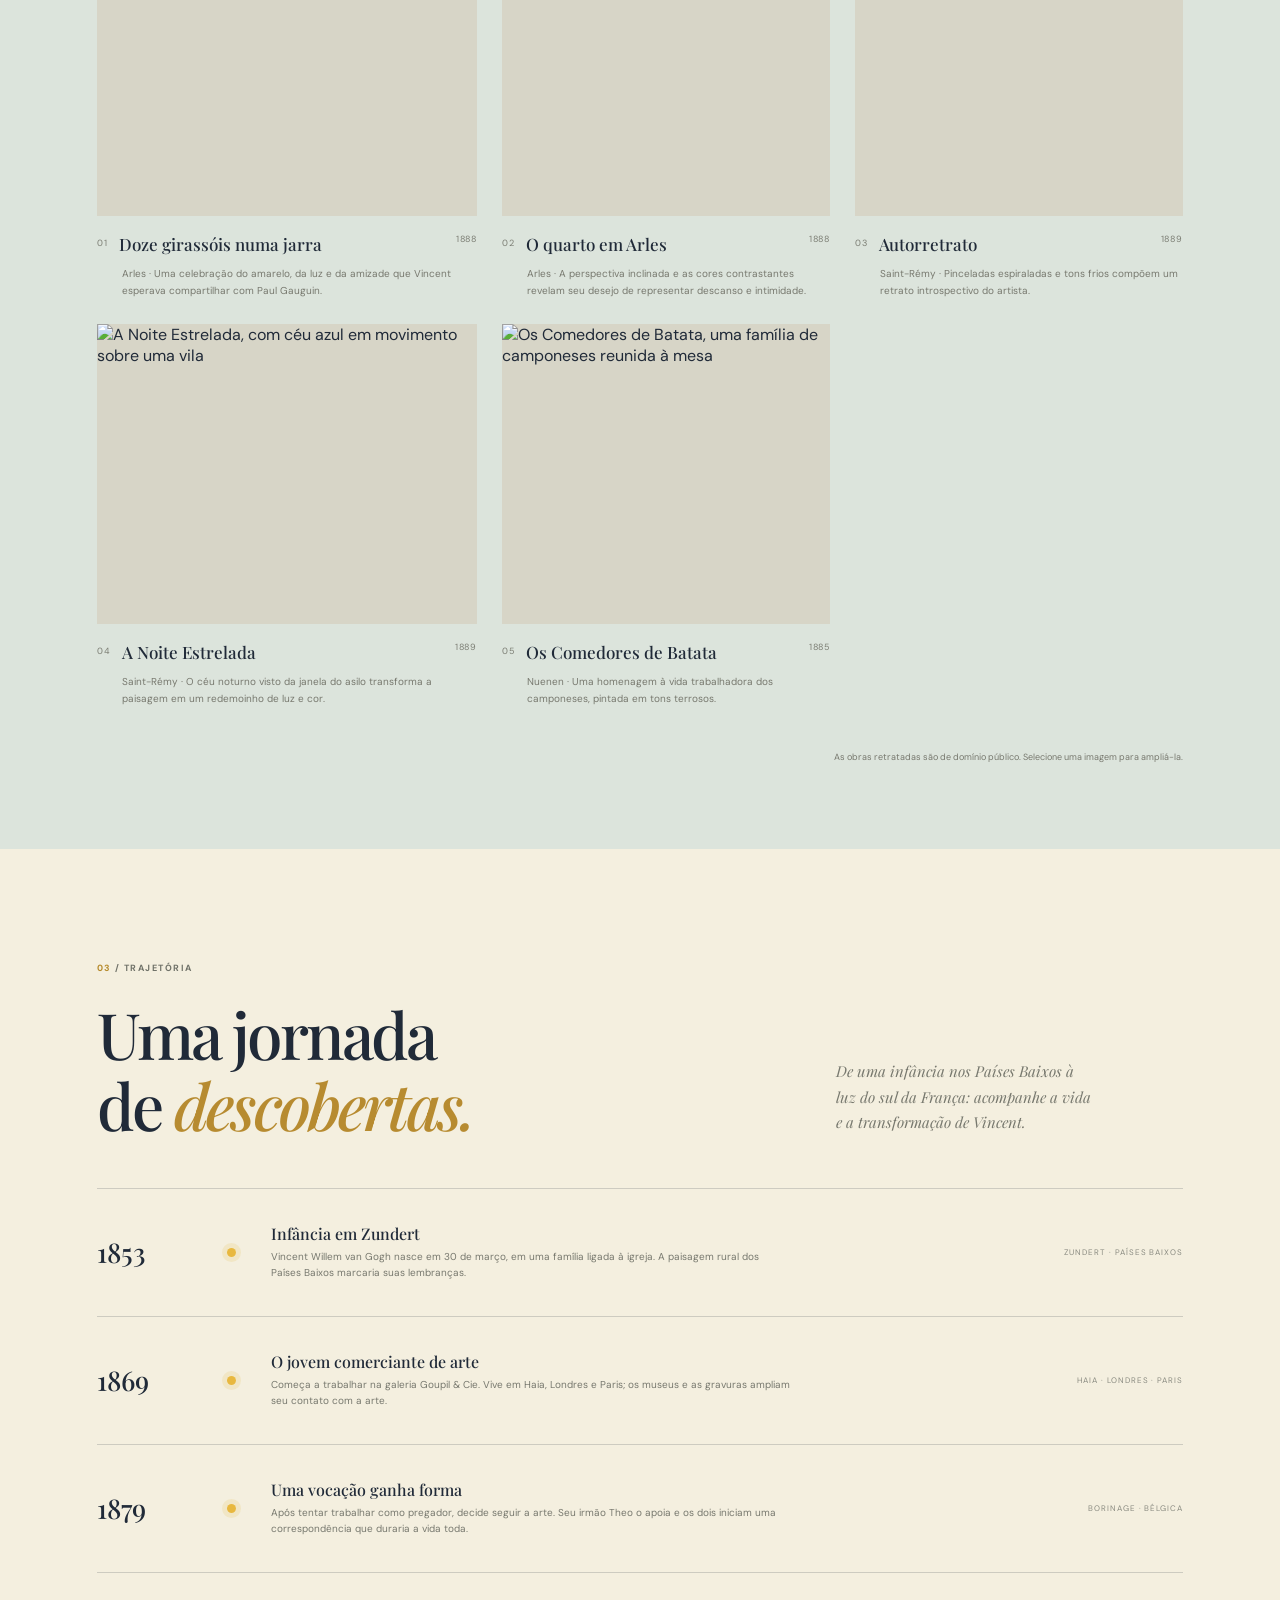
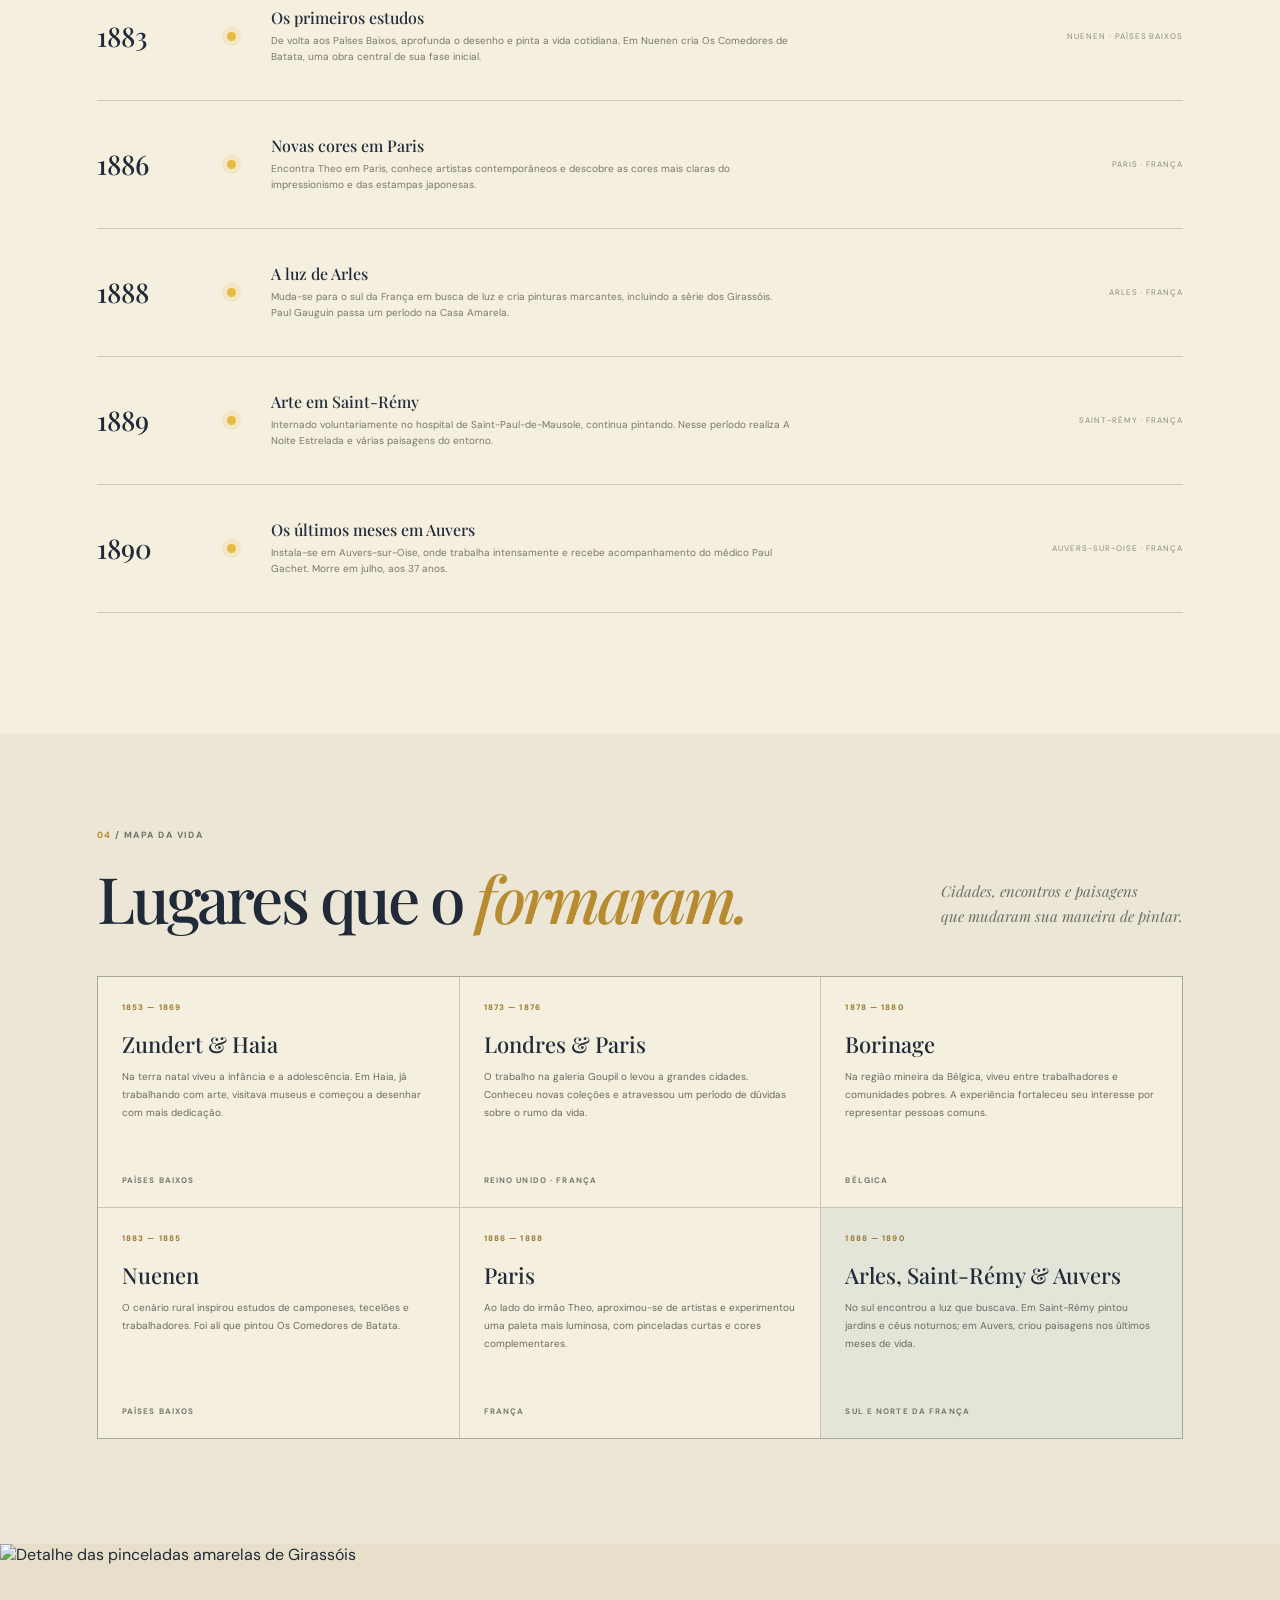
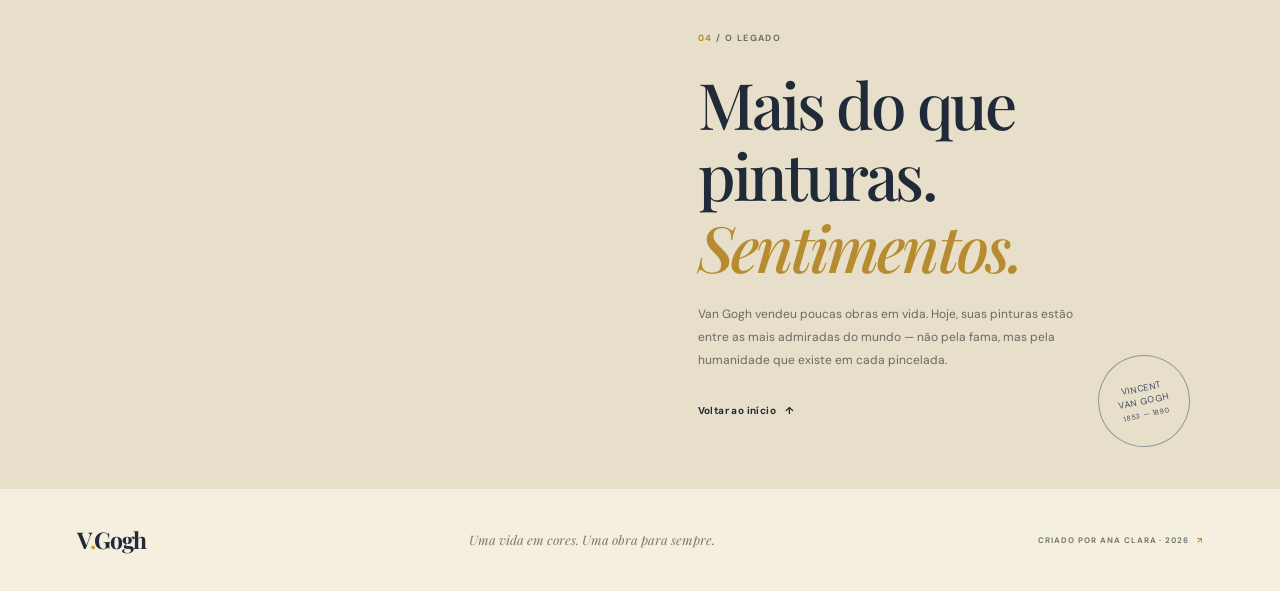
==== commit 089f81f1: "Add files via upload" ====
--- a/index.html
+++ b/index.html
@@ -4,10 +4,16 @@
   <meta charset="UTF-8" />
   <meta name="viewport" content="width=device-width, initial-scale=1.0" />
   <meta name="theme-color" content="#f4efdf" />
+  <meta name="apple-mobile-web-app-capable" content="yes" />
+  <meta name="apple-mobile-web-app-status-bar-style" content="default" />
+  <meta name="apple-mobile-web-app-title" content="Van Gogh" />
   <meta name="description" content="Uma jornada pela vida, pelas cores e pelas obras de Vincent van Gogh." />
   <title>Van Gogh — Uma vida em cores</title>
   <link rel="preconnect" href="https://fonts.googleapis.com" />
   <link rel="preconnect" href="https://fonts.gstatic.com" crossorigin />
+  <link rel="manifest" href="manifest.webmanifest" />
+  <link rel="icon" href="app-icon.svg" type="image/svg+xml" />
+  <link rel="apple-touch-icon" href="app-icon.svg" />
   <link href="https://fonts.googleapis.com/css2?family=DM+Sans:wght@400;500;600;700&family=Playfair+Display:wght@500;600;700&display=swap" rel="stylesheet" />
   <link rel="stylesheet" href="style.css" />
   <script src="script.js" defer></script>
--- a/style.css
+++ b/style.css
@@ -104,13 +104,13 @@
 /* Movimentos leves para dar retorno visual sem atrapalhar a leitura. */
 @keyframes header-arrive{from{opacity:0;transform:translateY(-12px)}to{opacity:1;transform:translateY(0)}}
 @keyframes content-arrive{from{opacity:0;transform:translateY(14px)}to{opacity:1;transform:translateY(0)}}
-.hero-copy,.hero-art,.intro-content,.intro-stats,.section-heading,.timeline-heading,.author-copy,.author-art,.wordsearch-intro,.puzzle-panel,.word-list-panel{animation:content-arrive .65s ease both}
+.hero-copy,.hero-art,.author-copy,.author-art,.puzzle-panel,.word-list-panel{animation:content-arrive .65s ease both}
 .hero-art,.intro-stats,.author-art,.word-list-panel{animation-delay:.12s}
 .art-card,.place-card,.timeline-item{transition:transform .24s ease,box-shadow .24s ease,background-color .24s ease}
 .art-card:hover,.place-card:hover{transform:translateY(-4px)}
 .timeline-item:hover{background:rgba(255,255,255,.28)}
 .main-nav a:focus-visible,.wordmark:focus-visible,.menu-toggle:focus-visible,.wordsearch-nav a:focus-visible{outline:2px solid #b58a2b;outline-offset:5px}
-@media(prefers-reduced-motion:reduce){.hero-copy,.hero-art,.intro-content,.intro-stats,.section-heading,.timeline-heading,.author-copy,.author-art,.wordsearch-intro,.puzzle-panel,.word-list-panel{animation:none}.art-card,.place-card,.timeline-item{transition:background-color .2s ease}}
+@media(prefers-reduced-motion:reduce){.hero-copy,.hero-art,.author-copy,.author-art,.puzzle-panel,.word-list-panel{animation:none}.art-card,.place-card,.timeline-item{transition:background-color .2s ease}}
 
 /* O cabeçalho fica acima de todo o conteúdo, mesmo durante a rolagem. */
 .site-header{z-index:9999!important;background:var(--paper)!important;box-shadow:0 7px 24px rgba(32,42,56,.12)}
@@ -125,3 +125,19 @@
 .menu-toggle[aria-expanded="true"]{transform:rotate(90deg)}
 .menu-toggle{transition:transform .25s ease}
 @media(prefers-reduced-motion:reduce){.scroll-reveal{opacity:0;transform:none;transition:opacity .28s ease!important;transition-delay:0ms!important}.scroll-reveal.is-visible{opacity:1;transform:none;transition:opacity .28s ease!important}.menu-toggle{transition:none}}
+@media(prefers-reduced-motion:reduce){.hero-copy,.hero-art,.author-copy,.author-art,.puzzle-panel,.word-list-panel{animation:none!important}}
+@media(prefers-reduced-motion:reduce){.scroll-reveal,.scroll-reveal.is-visible{opacity:1!important;transform:none!important;transition:none!important}}
+
+.install-app-button{position:fixed;right:20px;bottom:20px;z-index:120;display:inline-flex;align-items:center;gap:9px;padding:13px 17px;border:0;border-radius:999px;background:var(--blue);color:white;font:600 11px var(--sans);box-shadow:0 8px 24px rgba(32,42,56,.22);cursor:pointer;transition:transform .2s ease,background .2s ease,box-shadow .2s ease}
+.install-app-button::before{content:'↓';font-size:15px;color:var(--yellow)}
+.install-app-button:hover{background:#162944;box-shadow:0 11px 28px rgba(32,42,56,.28);transform:translateY(-3px)}
+.install-app-button[hidden]{display:none}
+.install-help-dialog{width:min(420px,calc(100% - 32px));padding:0;border:1px solid rgba(32,42,56,.15);background:var(--paper);color:var(--ink);box-shadow:0 22px 70px rgba(20,30,42,.3)}
+.install-help-dialog::backdrop{background:rgba(20,30,42,.55);backdrop-filter:blur(3px)}
+.install-help-dialog form{position:relative;padding:32px}
+.install-help-dialog h2{font:500 30px/1.2 var(--serif);margin:12px 0}
+.install-help-text{font-size:12px;line-height:1.8;color:#696a62}
+.install-dialog-close{position:absolute;top:12px;right:14px;border:0;background:none;color:var(--ink);font-size:25px;cursor:pointer}
+.install-dialog-ok{margin-top:13px;border:0;cursor:pointer}
+@media(max-width:620px){.install-app-button{right:14px;bottom:14px;padding:11px 14px;font-size:10px}.install-help-dialog form{padding:28px 22px}}
+@media(prefers-reduced-motion:reduce){.install-app-button{transition:none}}
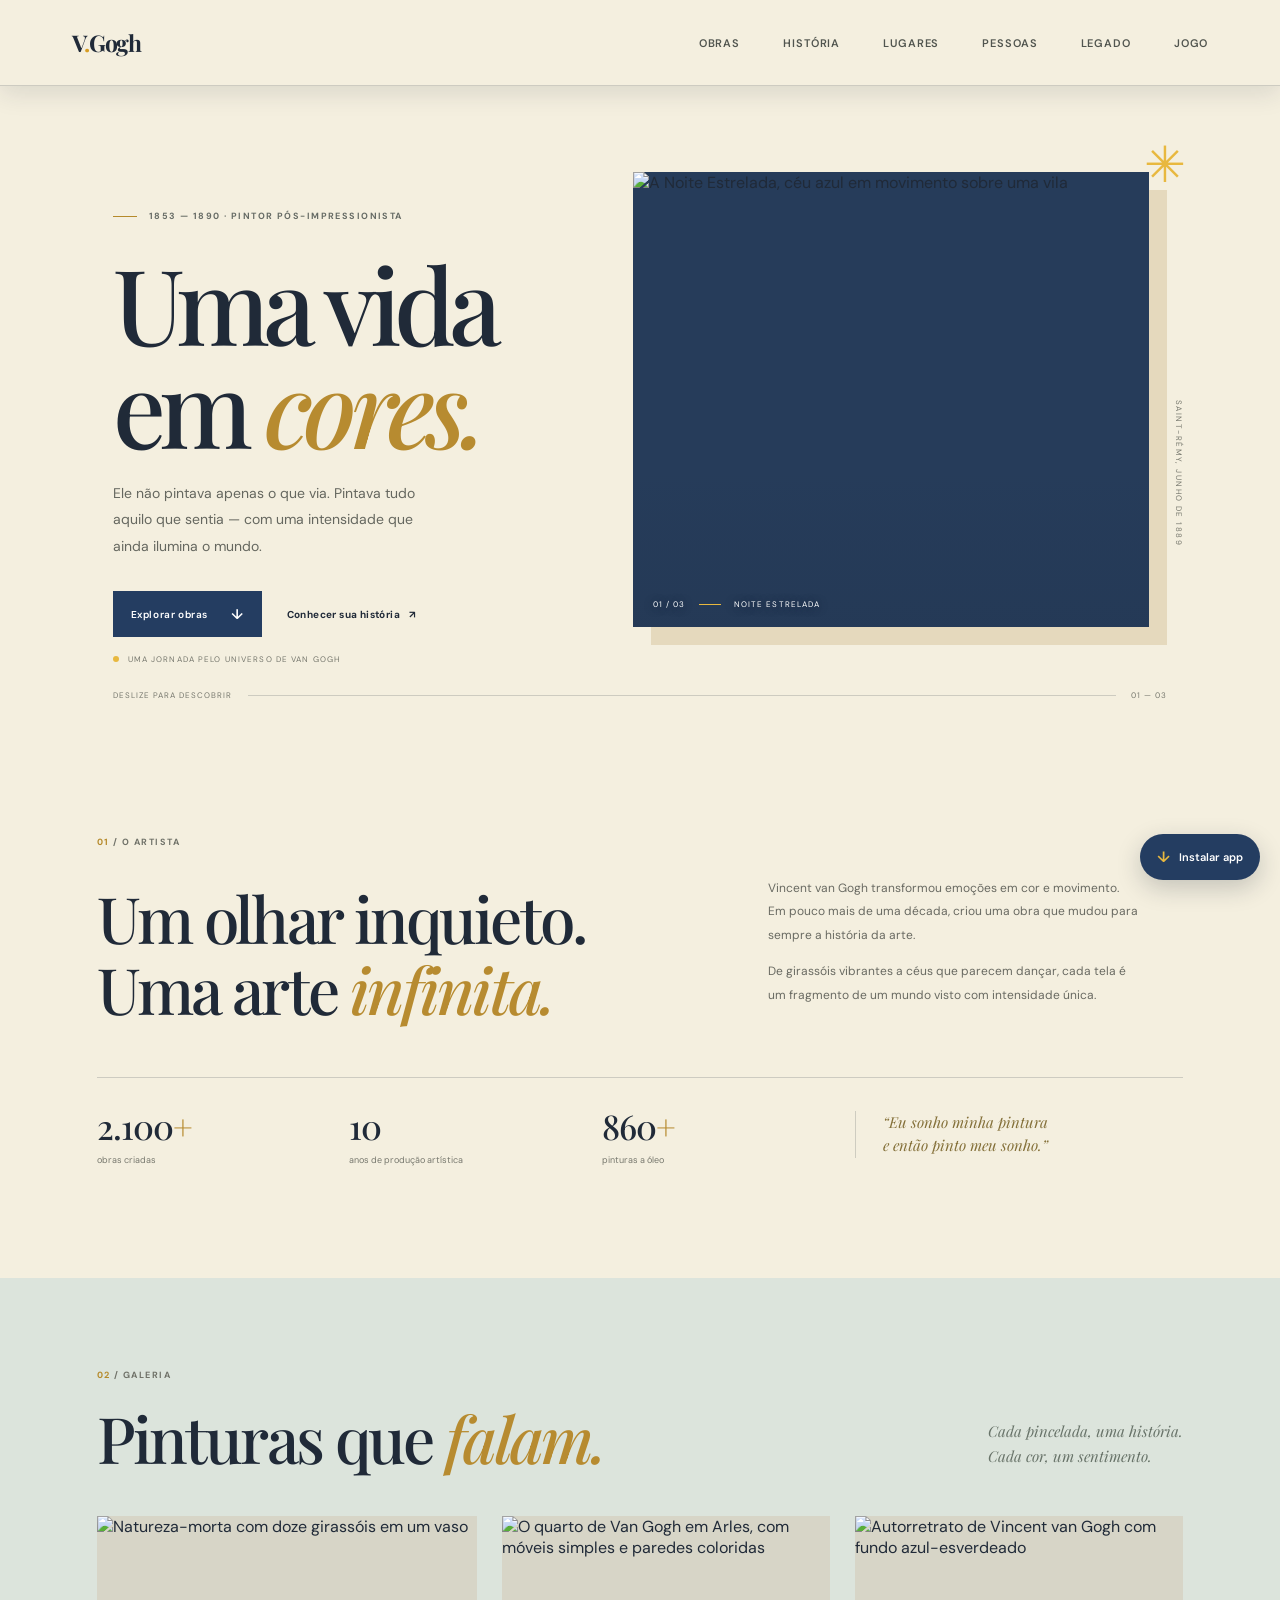
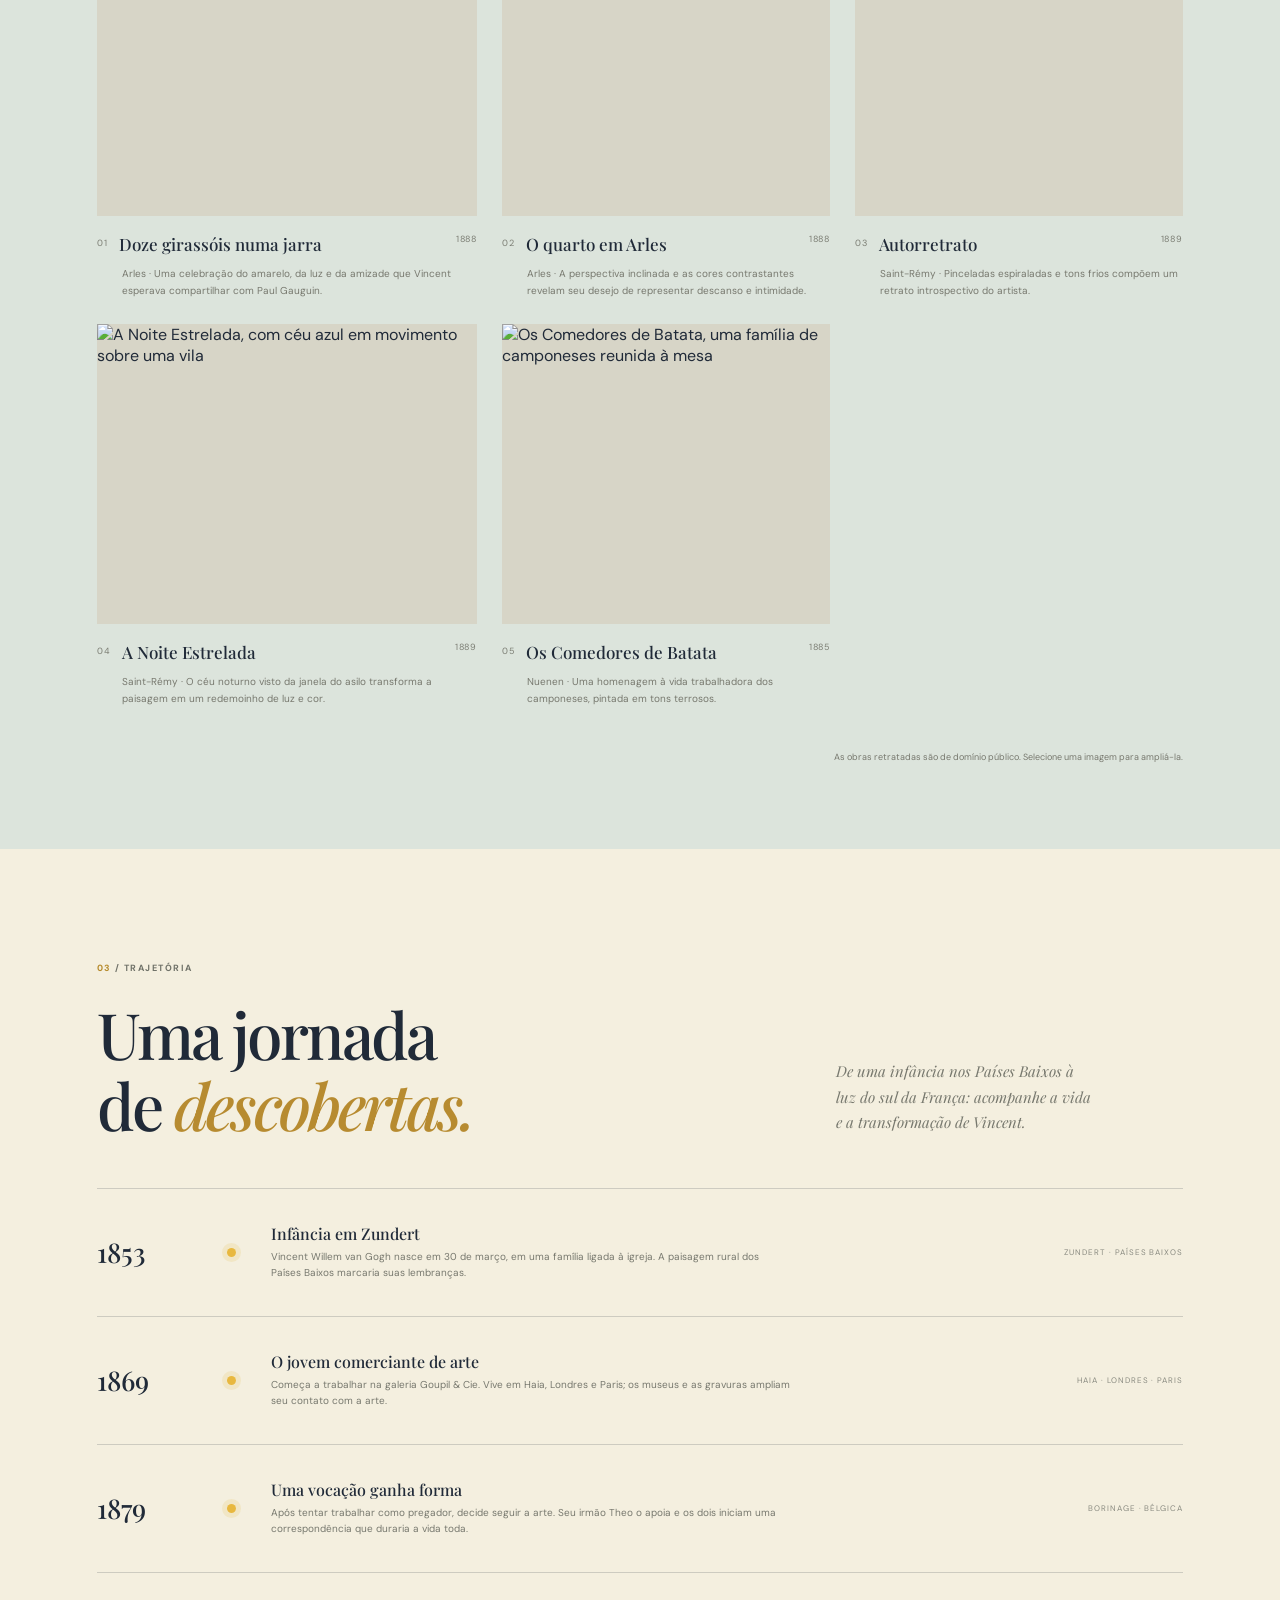
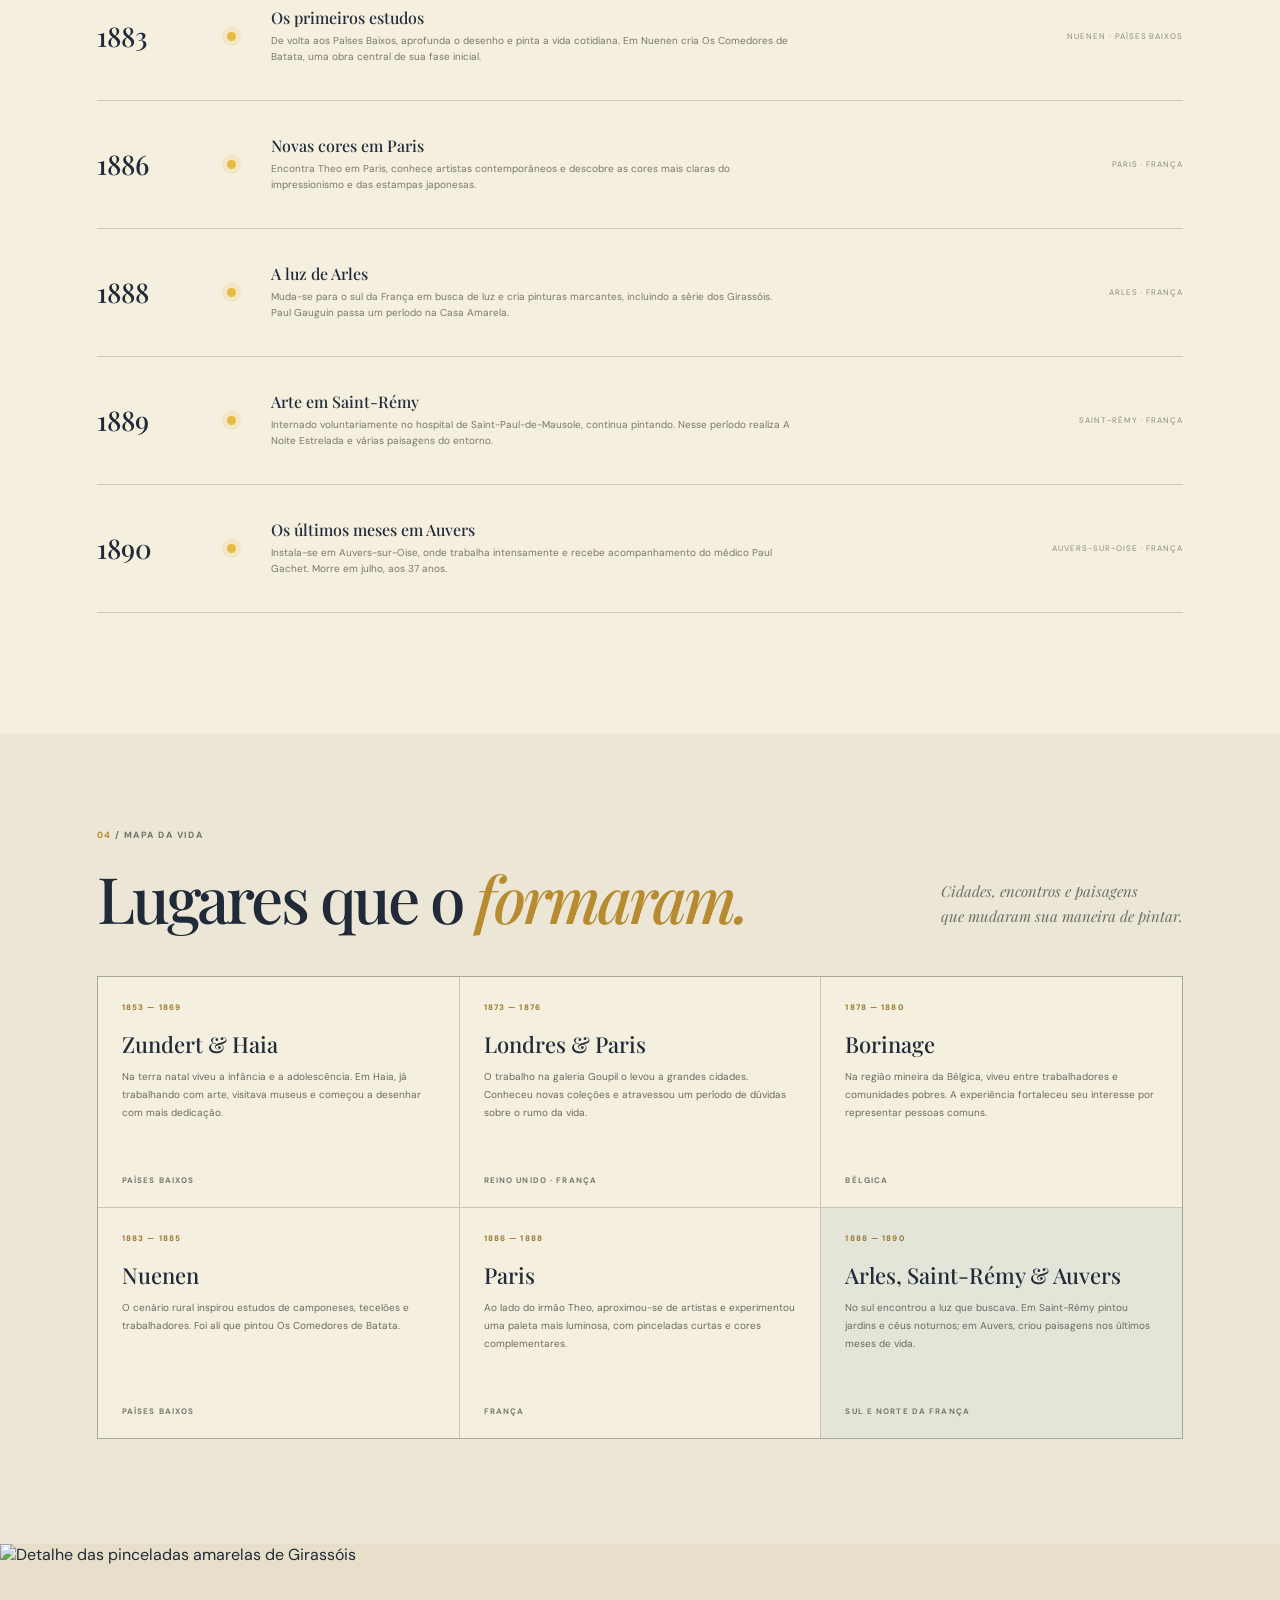
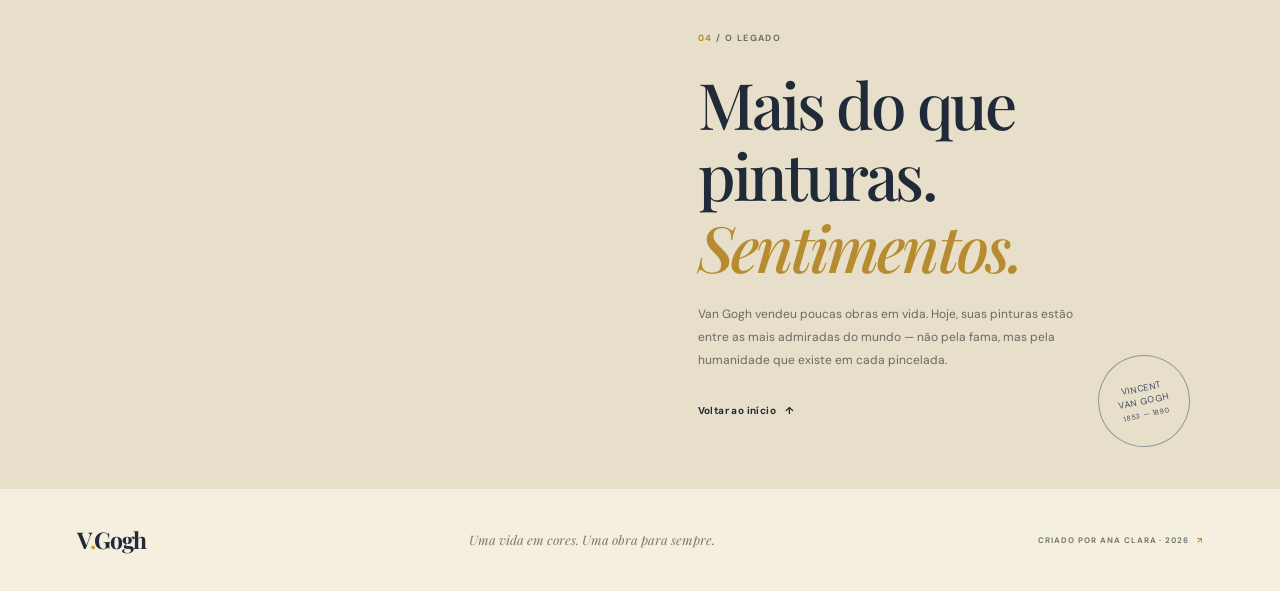
==== commit 2323ed77: "coloquei no codigo as pessoas que viveram com van gogh" ====
--- a/index.html
+++ b/index.html
@@ -26,6 +26,7 @@
       <a href="#obras">Obras</a>
       <a href="#trajetoria">História</a>
       <a href="#lugares">Lugares</a>
+      <a href="pessoas.html">Pessoas</a>
       <a href="#legado">Legado</a>
       <a href="caca-palavras.html">Jogo</a>
     </nav>
--- a/style.css
+++ b/style.css
@@ -141,3 +141,24 @@
 .install-dialog-ok{margin-top:13px;border:0;cursor:pointer}
 @media(max-width:620px){.install-app-button{right:14px;bottom:14px;padding:11px 14px;font-size:10px}.install-help-dialog form{padding:28px 22px}}
 @media(prefers-reduced-motion:reduce){.install-app-button{transition:none}}
+
+.people-page{min-height:100vh}
+.people-page .main-nav a[aria-current="page"]{color:#b27c12}
+.people-main{padding-top:76px;padding-bottom:84px}
+.people-intro{max-width:710px;margin:0 auto 48px}
+.people-intro h1{font:500 clamp(58px,8vw,92px)/.98 var(--serif);letter-spacing:-.06em;margin:24px 0}
+.people-intro h1 em{font-weight:500;color:#b78b30}
+.people-intro>p:last-child{max-width:520px;margin:0;font-size:13px;line-height:1.9;color:#696a62}
+.people-grid{display:grid;grid-template-columns:repeat(2,minmax(0,1fr));gap:1px;background:var(--line);border:1px solid var(--line)}
+.people-card{min-height:275px;padding:30px 32px;background:#f8f4e8;position:relative}
+.people-period{font-size:8px;letter-spacing:.14em;color:#9a772c;font-weight:700}
+.people-number{position:absolute;top:24px;right:28px;font:500 35px var(--serif);color:rgba(36,61,97,.18)}
+.people-card h2{font:500 25px/1.2 var(--serif);max-width:360px;margin:32px 0 7px}
+.people-relation{font-size:9px;font-weight:700;letter-spacing:.1em;text-transform:uppercase;color:#52644e;margin:0 0 15px}
+.people-card>p:last-child{max-width:500px;margin:0;font-size:11px;line-height:1.85;color:#696a62}
+.people-card-highlight{background:#e3e5d8}
+.people-note{display:flex;align-items:flex-start;gap:11px;max-width:790px;margin:28px auto 0;font-size:10px;line-height:1.8;color:#77786e}
+.people-note .caption-dot{flex:0 0 6px;margin-top:5px}
+.people-footer{border-top:1px solid var(--line)}
+@media(max-width:850px){.people-main{padding-top:62px;padding-bottom:70px}.people-card{padding:25px 23px;min-height:300px}.people-card h2{font-size:22px}}
+@media(max-width:620px){.people-main{padding:43px 23px 55px}.people-intro{margin-bottom:30px}.people-intro h1{font-size:64px;margin:21px 0}.people-intro>p:last-child{font-size:11px}.people-grid{grid-template-columns:1fr}.people-card{min-height:0;padding:24px 21px}.people-card h2{font-size:22px;margin:23px 0 7px}.people-card>p:last-child{font-size:10px}.people-number{top:18px;right:20px}.people-note{font-size:9px;line-height:1.75;margin-top:22px}}
